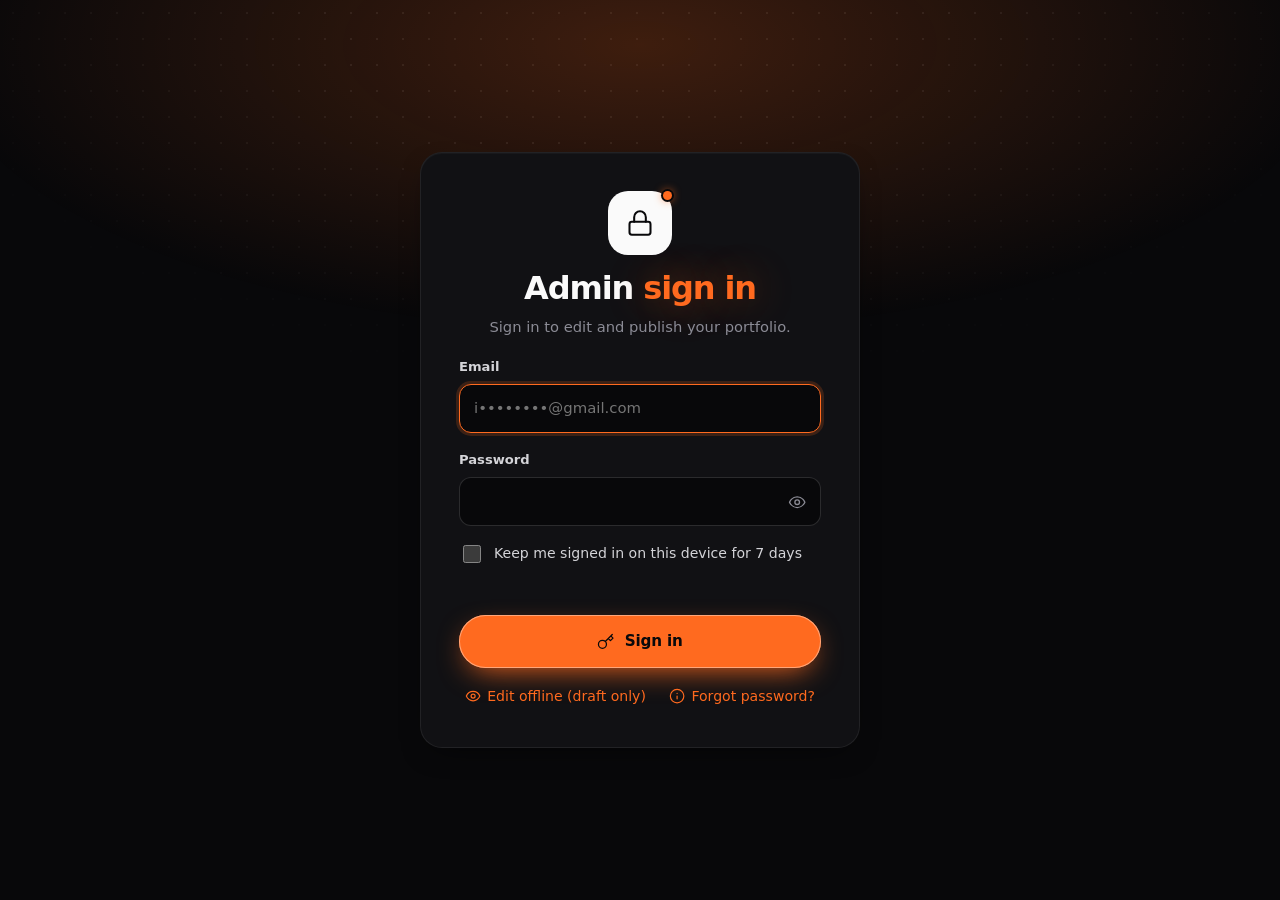
==== admin/index.html @ ead91347 "Publish site" ====
<!DOCTYPE html>
<html lang="en">
<head>
  <meta charset="UTF-8" />
  <meta name="viewport" content="width=device-width, initial-scale=1, viewport-fit=cover" />
  <meta http-equiv="Content-Security-Policy" content="default-src 'self'; script-src 'self'; style-src 'self' 'unsafe-inline' https://fonts.googleapis.com; font-src 'self' https://fonts.gstatic.com; img-src 'self' data: blob: https://avatars.githubusercontent.com; connect-src 'self' blob: data: https://api.github.com; frame-src 'self'; worker-src 'none'; object-src 'none'; base-uri 'self'; form-action 'none'" />
  <meta name="referrer" content="no-referrer" />
  <meta name="robots" content="noindex, nofollow" />
  <meta name="site-root" content="../" />
  <title>Admin · Portfolio</title>
  <meta name="theme-color" content="#0f1113" />
  <link rel="icon" href="../assets/img/favicon.svg" type="image/svg+xml" />
  <link rel="preconnect" href="https://fonts.googleapis.com" />
  <link rel="preconnect" href="https://fonts.gstatic.com" crossorigin />
  <link rel="stylesheet" href="https://fonts.googleapis.com/css2?family=Geist:wght@300..800&amp;family=Geist+Mono:wght@400..600&amp;display=swap" />
  <link rel="stylesheet" href="../assets/css/main.css?v=202610290239" />
  <link rel="stylesheet" href="admin.css?v=202610290239" />
  <script src="../assets/js/theme-init.js?v=202610290239"></script>
  <script type="module" src="admin.js?v=202610290239"></script>
</head>
<body class="admin">
  <div class="bg-orbs" aria-hidden="true"><span></span><span></span><span></span></div>

  <div id="login" class="login-screen"></div>

  <div id="appShell" class="shell" hidden>
    <aside class="sidebar glass" aria-label="Sections">
      <a class="side-brand" href="#dashboard"><span class="brand-mark">AS</span><span><b>Portfolio</b><small>Admin portal</small></span></a>
      <nav id="sidebarNav"></nav>
      <div class="user-chip" id="userChip"></div>
    </aside>
    <div class="sidebar-scrim" id="sidebarScrim"></div>
    <div class="workspace">
      <header class="topbar glass">
        <button type="button" class="icon-btn neu" id="menuToggle" aria-label="Toggle menu"><svg class="ic"><use href="#i-menu"/></svg></button>
        <h2 class="view-title" id="viewTitle"></h2>
        <span class="status-pill" id="statusPill"></span>
        <div class="top-actions">
          <a class="icon-btn neu" id="siteLink" href="../index.html" target="_blank" rel="noopener" title="Open live site" aria-label="Open live site"><svg class="ic"><use href="#i-globe"/></svg></a>
          <button type="button" class="icon-btn neu" id="themeBtn" title="Toggle theme" aria-label="Toggle theme"><svg class="ic"><use href="#i-moon"/></svg></button>
          <button type="button" class="icon-btn neu" id="lockBtn" title="Lock" aria-label="Lock editor"><svg class="ic"><use href="#i-lock"/></svg></button>
          <button type="button" class="btn btn-neu sm" id="previewBtn"><svg class="ic"><use href="#i-eye"/></svg><span>Preview</span></button>
          <button type="button" class="btn btn-primary sm" id="publishBtn"><svg class="ic"><use href="#i-upload"/></svg><span>Publish</span></button>
        </div>
      </header>
      <main id="view" class="view-wrap" tabindex="-1"></main>
    </div>
  </div>

  <div class="toast glass" id="toast" role="status" aria-live="polite"></div>
</body>
</html>
---- assets/css/main.css ----
/* =========================================================
   Portfolio: modern, dark-first design system
   Type: Geist + Geist Mono. Accents: --a1 (primary), --a2 (secondary), --a3 (highlight).
   Every colour is a variable so the admin portal can recolour the whole site.
   ========================================================= */

@view-transition { navigation: auto; }

:root {
  --a1: #ff6a1f;
  --a2: #3dd6a3;
  --a3: #ffd23f;

  --font-display: "Geist", "Inter", "Segoe UI", system-ui, sans-serif;
  --font-body: "Geist", "Inter", "Segoe UI", system-ui, -apple-system, sans-serif;
  --font-mono: "Geist Mono", ui-monospace, "Cascadia Code", Consolas, monospace;

  --radius-sm: 10px;
  --radius: 18px;
  --radius-lg: 26px;
  --ease: cubic-bezier(.22, 1, .36, 1);
  --spring: cubic-bezier(.34, 1.56, .64, 1);
  --nav-h: 76px;

  /* Light */
  --bg: #fafafa;
  --bg-2: #f4f4f5;
  --surface: #ffffff;
  --surface-2: #f4f4f5;
  --text: #09090b;
  --text-2: #3f3f46;
  --muted: #71717a;
  --line: rgba(9, 9, 11, .08);
  --line-strong: rgba(9, 9, 11, .15);
  --dots: rgba(9, 9, 11, .09);
  --accent: color-mix(in oklab, var(--a1) 82%, #000);
  --accent-2: color-mix(in oklab, var(--a2) 70%, #000);
  --accent-3: color-mix(in oklab, var(--a3) 80%, #000);
  --on-accent: #09090b;
  --glow: color-mix(in srgb, var(--a1) 16%, transparent);
  --shadow: 0 1px 2px rgba(9, 9, 11, .04), 0 8px 24px -12px rgba(9, 9, 11, .12);
  --shadow-lift: 0 2px 4px rgba(9, 9, 11, .04), 0 24px 48px -20px rgba(9, 9, 11, .22);
  --glass: color-mix(in srgb, var(--surface) 72%, transparent);
  --trace: rgba(9, 9, 11, .06);
  --trace-pulse: var(--a1);
  color-scheme: light;
}
:root[data-theme="dark"] {
  --bg: #08080a;
  --bg-2: #0e0e11;
  --surface: #111114;
  --surface-2: #19191d;
  --text: #fafafa;
  --text-2: #d4d4d8;
  --muted: #8b8b95;
  --line: rgba(255, 255, 255, .07);
  --line-strong: rgba(255, 255, 255, .14);
  --dots: rgba(255, 255, 255, .07);
  --accent: var(--a1);
  --accent-2: var(--a2);
  --accent-3: var(--a3);
  --glow: color-mix(in srgb, var(--a1) 22%, transparent);
  --shadow: 0 1px 0 rgba(255, 255, 255, .03) inset, 0 10px 30px -14px rgba(0, 0, 0, .8);
  --shadow-lift: 0 1px 0 rgba(255, 255, 255, .05) inset, 0 30px 60px -24px rgba(0, 0, 0, .9);
  --glass: color-mix(in srgb, var(--surface) 62%, transparent);
  --trace: rgba(255, 255, 255, .045);
  color-scheme: dark;
}
:root { --grad: var(--a1); --neu-in: inset 0 1px 2px rgba(0,0,0,.06); --neu-sm: var(--shadow); --neu: var(--shadow); --glass-border: var(--line); --glass-strong: var(--surface); --glass-shadow: var(--shadow); --on-grad: var(--on-accent); }

/* ---------- Base ---------- */
*, *::before, *::after { box-sizing: border-box; }
[hidden] { display: none !important; }
html { scroll-behavior: smooth; scroll-padding-top: calc(var(--nav-h) + 16px); -webkit-text-size-adjust: 100%; }
body {
  margin: 0; font-family: var(--font-body); font-size: 16px; line-height: 1.65; color: var(--text); background: var(--bg);
  overflow-x: hidden; -webkit-font-smoothing: antialiased; min-height: 100vh; display: flex; flex-direction: column;
}
/* Dot grid that fades out, plus a soft accent glow at the top of every page */
body::before { content: ""; position: fixed; inset: 0; z-index: -3; pointer-events: none;
  background-image: radial-gradient(var(--dots) 1px, transparent 1px); background-size: 26px 26px;
  -webkit-mask-image: radial-gradient(ellipse 80% 60% at 50% 0%, #000 30%, transparent 75%); mask-image: radial-gradient(ellipse 80% 60% at 50% 0%, #000 30%, transparent 75%); }
body::after { content: ""; position: fixed; left: 50%; top: -30vh; width: 120vw; height: 70vh; transform: translateX(-50%); z-index: -3; pointer-events: none;
  background: radial-gradient(ellipse at center, var(--glow), transparent 65%); }
body.modal-open { overflow: hidden; }
main { flex: 1; }
main:focus { outline: none; }
.hero, .page-hero, .contact-hero, .section, .marquee, .footer { overflow-x: clip; }
img { max-width: 100%; display: block; }
a { color: inherit; text-decoration: none; }
button { font: inherit; color: inherit; cursor: pointer; border: 0; background: none; }
h1, h2, h3, h4 { font-family: var(--font-display); font-weight: 600; line-height: 1.08; margin: 0; letter-spacing: -.035em; }
h3, h4 { letter-spacing: -.02em; }
p { margin: 0 0 1em; }
::selection { background: var(--a1); color: var(--on-accent); }
:focus-visible { outline: 2px solid var(--a1); outline-offset: 3px; border-radius: 8px; }
.skip-link { position: fixed; left: 16px; top: -60px; z-index: 2000; padding: 10px 16px; border-radius: 999px; background: var(--text); color: var(--bg); font-weight: 600; transition: top .2s; }
.skip-link:focus { top: 16px; }
noscript p { padding: 120px 24px; text-align: center; }
.ic { width: 1.15em; height: 1.15em; fill: none; stroke: currentColor; stroke-width: 1.75; stroke-linecap: round; stroke-linejoin: round; flex-shrink: 0; vertical-align: -0.2em; }
symbol .fill { fill: currentColor; stroke: none; }
.container { width: min(1200px, 100%); margin-inline: auto; padding-inline: clamp(16px, 4vw, 32px); }

/* Uploaded image icons */
img.ic-img { object-fit: contain; border-radius: 4px; vertical-align: -0.2em; }
.mc-icon img.ic-img, .c-icon img.ic-img, .big-ic img.ic-img, .pub-num img.ic-img, .ri img.ic-img, .tl-node img.ic-img { border-radius: 6px; }
.section-logo { display: block; width: 64px; height: 64px; object-fit: contain; margin: 0 auto 16px; border-radius: 16px; padding: 8px; background: var(--surface); border: 1px solid var(--line); box-shadow: var(--shadow); }
.section-head.left .section-logo, .page-hero .section-logo { margin-left: 0; }

/* Accent word in headings (class name kept for compatibility) */
.grad-text { color: var(--accent); }
:root[data-theme="dark"] .grad-text { text-shadow: 0 0 40px color-mix(in srgb, var(--a1) 45%, transparent); }

/* ---------- Surfaces with cursor spotlight ---------- */
.glass, .neu {
  position: relative; background: var(--surface); border: 1px solid var(--line); box-shadow: var(--shadow);
  transition: box-shadow .4s var(--ease), transform .4s var(--ease), border-color .3s, background-color .3s;
}
.glass::after, .neu::after {
  content: ""; position: absolute; inset: -1px; border-radius: inherit; padding: 1px; pointer-events: none; opacity: 0; transition: opacity .35s;
  background: radial-gradient(260px circle at var(--mx, 50%) var(--my, 50%), color-mix(in srgb, var(--a1) 85%, transparent), transparent 70%);
  -webkit-mask: linear-gradient(#000 0 0) content-box, linear-gradient(#000 0 0); -webkit-mask-composite: xor; mask-composite: exclude;
}
.glass:hover::after, .neu:hover::after { opacity: 1; }
.toast, .preview-bar, .to-top { position: fixed; }
.nav.glass::after, .toast::after, .preview-bar::after { display: none; }

/* ---------- Cursor ---------- */
.cursor-glow { position: fixed; left: 0; top: 0; width: 640px; height: 640px; margin: -320px 0 0 -320px; border-radius: 50%; pointer-events: none; z-index: -1;
  background: radial-gradient(circle, color-mix(in srgb, var(--a1) 13%, transparent), transparent 62%); transform: translate(-999px, -999px); will-change: transform; }
:root:not([data-theme="dark"]) .cursor-glow { background: radial-gradient(circle, color-mix(in srgb, var(--a1) 10%, transparent), transparent 62%); }
.cursor-dot, .cursor-ring { position: fixed; left: 0; top: 0; pointer-events: none; z-index: 2600; border-radius: 50%; transform: translate(-999px, -999px); will-change: transform; }
.cursor-dot { width: 6px; height: 6px; margin: -3px 0 0 -3px; background: var(--a1); }
.cursor-ring { width: 36px; height: 36px; margin: -18px 0 0 -18px; border: 1.5px solid color-mix(in srgb, var(--a1) 60%, transparent); transition: width .3s var(--ease), height .3s var(--ease), margin .3s var(--ease), background-color .3s, border-color .3s; }
.cursor-ring.hover { width: 56px; height: 56px; margin: -28px 0 0 -28px; background: color-mix(in srgb, var(--a1) 10%, transparent); border-color: var(--a1); }
.cursor-ring.down { width: 26px; height: 26px; margin: -13px 0 0 -13px; }
@media (hover: none), (pointer: coarse) { .cursor-glow, .cursor-dot, .cursor-ring { display: none; } }

/* ---------- Background canvas ---------- */
.bg-canvas { position: fixed; inset: 0; width: 100%; height: 100%; z-index: -2; pointer-events: none; opacity: .9; }
.bg-orbs { display: none; }

/* ---------- Preloader: interactive dot field + progress ring ---------- */
.preloader { position: fixed; inset: 0; z-index: 9999; display: grid; place-content: center; justify-items: center; gap: 22px; background: var(--bg); color: var(--text); cursor: crosshair; --iris: 0px;
  -webkit-mask: radial-gradient(circle at 50% 50%, transparent var(--iris), #000 calc(var(--iris) + 1px)); mask: radial-gradient(circle at 50% 50%, transparent var(--iris), #000 calc(var(--iris) + 1px)); }
.preloader.skip { display: none; }
.pl-field { position: absolute; inset: 0; }
.pl-core { position: relative; width: 132px; height: 132px; display: grid; place-items: center; }
.pl-ring { position: absolute; inset: 0; width: 100%; height: 100%; transform: rotate(-90deg); overflow: visible; }
.pl-track { fill: none; stroke: var(--line-strong); stroke-width: 2; }
.pl-prog { fill: none; stroke: var(--a1); stroke-width: 3.5; stroke-linecap: round; stroke-dasharray: 100; stroke-dashoffset: 100; filter: drop-shadow(0 0 8px var(--a1)); }
.pl-mark { position: relative; width: 84px; height: 84px; border-radius: 50%; display: grid; place-items: center; background: var(--text); color: var(--bg); font: 600 1.25rem var(--font-mono); letter-spacing: .02em; box-shadow: 0 0 0 8px color-mix(in srgb, var(--a1) 14%, transparent), 0 20px 60px -10px var(--a1); animation: plPulse 1.6s ease-in-out infinite; }
.preloader.locked .pl-mark { animation: plPop .5s var(--spring) forwards; }
@keyframes plPulse { 50% { box-shadow: 0 0 0 16px color-mix(in srgb, var(--a1) 6%, transparent), 0 20px 70px -10px var(--a1); } }
@keyframes plPop { to { transform: scale(1.15); background: var(--a1); color: var(--on-accent); } }
.pl-meta { position: relative; display: flex; gap: 14px; align-items: baseline; font: 500 .9rem var(--font-body); letter-spacing: -.01em; }
.pl-meta b { font: 500 .85rem var(--font-mono); color: var(--a1); min-width: 3.5ch; }
.pl-hint { position: relative; margin: 0; font: 400 .74rem var(--font-mono); color: var(--muted); letter-spacing: .06em; }
body:not(.ready) #main { opacity: 0; }
#main { transition: opacity .5s var(--ease); }
.scroll-progress { position: fixed; top: 0; left: 0; height: 2px; width: 100%; z-index: 1001; background: linear-gradient(90deg, var(--a1), var(--a3)); transform-origin: 0 50%; transform: scaleX(0); box-shadow: 0 0 12px var(--a1); }

/* ---------- Navigation: brand, floating link pill, actions ---------- */
.nav-wrap { position: fixed; inset-inline: 0; top: 0; z-index: 1000; padding: calc(env(safe-area-inset-top, 0px) + 16px) clamp(16px, 4vw, 32px) 0; transition: transform .45s var(--ease); view-transition-name: site-nav; pointer-events: none; }
.nav-wrap > * { pointer-events: auto; }
.nav-wrap.hidden { transform: translateY(-140%); }
.nav { max-width: 1200px; margin: 0 auto; display: grid; grid-template-columns: 1fr auto 1fr; align-items: center; gap: 12px; pointer-events: none; }
.nav > * { pointer-events: auto; }
.brand { justify-self: start; display: inline-flex; align-items: center; gap: 10px; padding: 5px 14px 5px 5px; border-radius: 999px; font-weight: 600; font-size: 1.02rem; letter-spacing: -.02em; border: 1px solid transparent; transition: background-color .35s, border-color .35s, backdrop-filter .35s; }
.nav-wrap.scrolled .brand { background: var(--glass); border-color: var(--line); backdrop-filter: blur(16px); -webkit-backdrop-filter: blur(16px); }
.brand-mark { width: 36px; height: 36px; border-radius: 50%; display: grid; place-items: center; background: var(--text); color: var(--bg); font: 600 .76rem var(--font-mono); letter-spacing: .02em; position: relative; transition: transform .6s var(--spring); }
.brand-mark::after { content: ""; position: absolute; right: 0; top: 0; width: 9px; height: 9px; border-radius: 50%; background: var(--a1); box-shadow: 0 0 0 2px var(--bg), 0 0 10px var(--a1); }
.brand:hover .brand-mark { transform: rotate(-12deg) scale(1.06); }
.brand-name .dot { color: var(--a1); }
.nav-links { justify-self: center; display: flex; gap: 2px; list-style: none; margin: 0; padding: 5px; position: relative; border-radius: 999px; background: var(--glass); border: 1px solid var(--line); backdrop-filter: blur(18px) saturate(160%); -webkit-backdrop-filter: blur(18px) saturate(160%); box-shadow: var(--shadow); }
.nav-links li { position: relative; z-index: 1; }
.nav-links a { display: flex; align-items: center; gap: 7px; padding: 7px 14px; border-radius: 999px; font-size: .88rem; font-weight: 500; color: var(--muted); transition: color .25s; position: relative; white-space: nowrap; }
.nav-links a .ic { display: none; }
.nav-links a:hover, .nav-links a.active { color: var(--text); }
.nav-links a.active::before { content: ""; width: 6px; height: 6px; border-radius: 50%; background: var(--a1); box-shadow: 0 0 8px var(--a1); }
.nav-indicator { position: absolute; z-index: 0; left: 0; top: 5px; bottom: 5px; width: 0; border-radius: 999px; background: var(--surface-2); box-shadow: inset 0 0 0 1px var(--line); transition: transform .5s var(--spring), width .5s var(--spring), opacity .25s; pointer-events: none; }
.nav-actions { justify-self: end; display: flex; gap: 6px; align-items: center; }
.icon-btn { width: 42px; height: 42px; border-radius: 50%; display: grid; place-items: center; position: relative; border: 1px solid var(--line); background: var(--glass); backdrop-filter: blur(16px); -webkit-backdrop-filter: blur(16px); color: var(--text-2); flex-shrink: 0; transition: color .2s, border-color .2s, transform .4s var(--spring), background-color .2s; }
.icon-btn::after { display: none; }
.icon-btn:hover { color: var(--a1); border-color: color-mix(in srgb, var(--a1) 45%, transparent); transform: rotate(-14deg) scale(1.05); }
.nav-actions .icon-btn .ic { position: absolute; transition: transform .5s var(--ease), opacity .35s; }
[data-theme="dark"] .ic-sun, :root:not([data-theme="dark"]) .ic-moon { transform: rotate(-90deg) scale(0); opacity: 0; }
.menu-btn { display: none; }
.menu-btn:hover { transform: none; }
.menu-btn .ic-close { opacity: 0; transform: rotate(-90deg); }
.menu-btn[aria-expanded="true"] .ic-close { opacity: 1; transform: none; }
.menu-btn[aria-expanded="true"] .ic-menu { opacity: 0; transform: rotate(90deg); }

/* ---------- Buttons ---------- */
.btn { position: relative; display: inline-flex; align-items: center; justify-content: center; gap: 10px; padding: 14px 24px; border-radius: 999px; font-weight: 600; font-size: .95rem; letter-spacing: -.01em; overflow: hidden; isolation: isolate; transition: transform .35s var(--spring), box-shadow .3s, background-color .2s, color .2s, border-color .2s; will-change: transform; }
.btn-primary { color: var(--on-accent); background: var(--a1); box-shadow: 0 0 0 1px color-mix(in srgb, var(--a1) 60%, #fff) inset, 0 10px 30px -10px var(--a1); }
.btn-primary::before { content: ""; position: absolute; inset: 0; z-index: -1; background: linear-gradient(110deg, transparent 30%, rgba(255,255,255,.45) 50%, transparent 70%); transform: translateX(-120%); transition: transform .8s var(--ease); }
.btn-primary:hover::before { transform: translateX(120%); }
.btn-primary:hover { box-shadow: 0 0 0 1px color-mix(in srgb, var(--a1) 60%, #fff) inset, 0 16px 44px -10px var(--a1); }
.btn-primary:active { transform: scale(.97); }
.btn-neu { color: var(--text); background: var(--surface); border: 1px solid var(--line-strong); }
.btn-neu:hover { background: var(--surface-2); border-color: color-mix(in srgb, var(--a1) 50%, var(--line-strong)); }
.btn-neu:active { transform: scale(.97); }
.btn .ic { transition: transform .35s var(--spring); }
.btn:hover .ic { transform: translateX(2px) rotate(-8deg); }
.btn-block { width: 100%; }
.btn:disabled { opacity: .6; cursor: progress; }
.btn.loading .ic { animation: spin 1s linear infinite; }
.spark { position: fixed; z-index: 3000; width: 5px; height: 5px; border-radius: 50%; background: var(--a3); pointer-events: none; box-shadow: 0 0 8px var(--a1); }
.link-arrow { display: inline-flex; align-items: center; gap: 8px; font-weight: 600; color: var(--text); padding: 10px 18px; border-radius: 999px; border: 1px solid var(--line-strong); background: var(--surface); transition: gap .3s var(--ease), border-color .2s, color .2s; }
.link-arrow:hover { gap: 14px; border-color: var(--a1); color: var(--a1); }
.link-arrow.sm { font-size: .82rem; padding: 6px 12px; }
.center-link { display: flex; justify-content: center; margin-top: 40px; }

/* ---------- Section heads ---------- */
.section { padding-block: clamp(64px, 9vw, 120px); position: relative; }
.section.tight { padding-top: clamp(16px, 3vw, 36px); }
.section-head { max-width: 760px; margin: 0 auto clamp(36px, 5vw, 56px); text-align: center; }
.section-head.left { text-align: left; margin-inline: 0; }
.eyebrow { display: inline-flex; align-items: center; gap: 10px; padding: 6px 14px 6px 6px; border-radius: 999px; font: 500 .75rem var(--font-mono); text-transform: uppercase; letter-spacing: .1em; color: var(--text-2); border: 1px solid var(--line-strong); background: var(--glass); backdrop-filter: blur(8px); margin-bottom: 18px; }
.eyebrow .num { display: grid; place-items: center; min-width: 26px; height: 22px; padding: 0 6px; border-radius: 999px; background: var(--a1); color: var(--on-accent); font-weight: 600; letter-spacing: 0; }
.eyebrow .rule, .eyebrow .ic { display: none; }
.section-head h2, .section-head h1 { font-size: clamp(2.1rem, 5vw, 3.6rem); }
.lead { color: var(--muted); margin: 16px auto 0; font-size: 1.08rem; max-width: 60ch; }
.section-head.left .lead { margin-left: 0; }

/* ---------- Hero ---------- */
.hero { min-height: 100svh; display: flex; flex-direction: column; justify-content: center; padding-top: calc(var(--nav-h) + 40px); padding-bottom: 40px; position: relative; }
.hero-grid { display: grid; grid-template-columns: 1.15fr .85fr; gap: clamp(24px, 5vw, 64px); align-items: center; }
.pill { display: inline-flex; align-items: center; gap: 10px; padding: 7px 14px 7px 10px; border-radius: 999px; font-size: .84rem; font-weight: 500; color: var(--text-2); margin-bottom: 26px; border: 1px solid var(--line-strong); background: var(--glass); backdrop-filter: blur(10px); }
.live-dot { position: relative; width: 8px; height: 8px; border-radius: 50%; background: #22c55e; flex-shrink: 0; }
.live-dot::after { content: ""; position: absolute; inset: 0; border-radius: 50%; background: #22c55e; animation: ping 1.8s cubic-bezier(0, 0, .2, 1) infinite; }
@keyframes ping { 75%, 100% { transform: scale(2.6); opacity: 0; } }
.hero-title { display: flex; flex-direction: column; gap: 10px; }
.hero-title .hello { font: 500 1rem var(--font-mono); color: var(--muted); }
.hero-title .name { font-size: clamp(3.2rem, 8.4vw, 6.8rem); font-weight: 650; letter-spacing: -.055em; line-height: .92; }
.hero-title .prefix { display: block; width: max-content; font: 500 .78rem var(--font-mono); letter-spacing: .1em; text-transform: uppercase; color: var(--a1); border: 1px solid color-mix(in srgb, var(--a1) 40%, transparent); background: color-mix(in srgb, var(--a1) 8%, transparent); padding: 4px 10px; border-radius: 999px; margin: 0 0 16px; }
@media (max-width: 960px) { .hero-title .prefix { margin-inline: auto; } }
.hero-title .ch { display: inline-block; opacity: 0; transform: translateY(.5em) rotate(6deg); filter: blur(8px); }
.in .ch { animation: chIn .9s var(--ease) forwards; animation-delay: calc(.2s + var(--i) * 35ms); }
@keyframes chIn { to { opacity: 1; transform: none; filter: none; } }
.hero-role { display: flex; align-items: center; gap: 10px; margin: 24px 0 16px; font: 500 clamp(1rem, 2vw, 1.15rem) var(--font-mono); color: var(--text-2); min-height: 1.8em; }
.hero-role .prompt { color: var(--a1); }
.hero-role .ic { display: none; }
.caret { width: 2px; height: 1.25em; background: var(--a1); box-shadow: 0 0 8px var(--a1); animation: blink 1s steps(1) infinite; }
@keyframes blink { 50% { opacity: 0; } }
.hero-sub { font-size: 1.1rem; color: var(--muted); max-width: 54ch; }
.hero-cta { display: flex; flex-wrap: wrap; gap: 12px; margin: 32px 0 28px; }
.hero-social { display: flex; gap: 8px; flex-wrap: wrap; }
.social { width: 46px; height: 46px; border-radius: 50%; display: grid; place-items: center; position: relative; color: var(--muted); border: 1px solid var(--line); background: var(--surface); transition: color .2s, transform .4s var(--spring), border-color .2s, box-shadow .3s; }
.social .ic { width: 19px; height: 19px; }
.social:hover { color: var(--a1); border-color: color-mix(in srgb, var(--a1) 50%, transparent); transform: translateY(-4px) scale(1.06); box-shadow: 0 10px 24px -10px var(--a1); }
[data-tip] { position: relative; }
[data-tip]::after { content: attr(data-tip); position: absolute; bottom: calc(100% + 10px); left: 50%; transform: translate(-50%, 6px) scale(.95); padding: 5px 10px; border-radius: 999px; white-space: nowrap; font: 500 .72rem var(--font-body); background: var(--text); color: var(--bg); opacity: 0; pointer-events: none; transition: opacity .2s, transform .3s var(--spring); z-index: 10; }
[data-tip]:hover::after { opacity: 1; transform: translate(-50%, 0) scale(1); }

/* Portrait: 3D pop-out. The body sits inside the disc, the head breaks out over the top edge. */
.hero-visual { display: flex; justify-content: center; }
.hero .hero-visual { translate: 0 calc(var(--sy, 0) * .12px); }
.hero .hero-copy { translate: 0 calc(var(--sy, 0) * .05px); opacity: calc(1 - var(--sy, 0) / 1100); }
.portrait-stage { position: relative; width: min(450px, 86vw); aspect-ratio: 1 / 1.12; max-width: 100%; transition: transform .6s var(--ease); transform-style: preserve-3d; --px: 0px; --py: 0px; }
.disc-floor { position: absolute; left: 14%; right: 14%; bottom: -5%; height: 10%; border-radius: 50%; background: radial-gradient(ellipse, rgba(0,0,0,.45), transparent 70%); filter: blur(6px); }
.morph-blob, .morph-blob.disc { position: absolute; inset: 16% 7% 2% 7%; border-radius: 50%; overflow: hidden; isolation: isolate;
  background: radial-gradient(circle at 32% 26%, color-mix(in srgb, var(--a1) 55%, #fff) 0%, var(--a1) 38%, color-mix(in oklab, var(--a1) 55%, #000) 100%);
  box-shadow: 0 0 110px -24px var(--a1), 0 40px 60px -30px rgba(0,0,0,.6); animation: none; }
.disc-shine { position: absolute; inset: 0; border-radius: 50%; pointer-events: none; z-index: 2; box-shadow: inset 0 2px 1px rgba(255,255,255,.25), inset 0 0 0 1px rgba(255,255,255,.12); }
.portrait-in { position: absolute; max-width: none; z-index: 1; translate: var(--px) var(--py); transition: translate .5s var(--ease); }
.morph-blob.blob-2 { inset: 11% 2% -3% 2%; overflow: visible; background: conic-gradient(from 0deg, transparent 0 60%, var(--a1) 80%, var(--a3) 90%, transparent 100%); box-shadow: none; -webkit-mask: radial-gradient(farthest-side, transparent calc(100% - 2px), #000 calc(100% - 1.5px)); mask: radial-gradient(farthest-side, transparent calc(100% - 2px), #000 calc(100% - 1.5px)); animation: spin 6s linear infinite; opacity: .9; }
.orbit-ring { position: absolute; inset: 4%; width: 92%; height: auto; overflow: visible; animation: spin 90s linear infinite reverse; }
.orbit-ring circle { fill: none; stroke: var(--line-strong); stroke-width: 1; }
.orbit-ring .dashed { stroke: color-mix(in srgb, var(--a1) 40%, transparent); stroke-dasharray: 2 10; }
@keyframes spin { to { transform: rotate(360deg); } }
@keyframes breathe { 50% { opacity: .55; transform: scale(1.06); } }
.portrait { position: absolute; left: 4%; bottom: 0; width: 92%; height: auto; z-index: 3; translate: var(--px) var(--py); transition: translate .5s var(--ease); filter: drop-shadow(0 18px 24px rgba(0,0,0,.35)); }
.portrait, .portrait-in { animation: portraitIn 1.1s var(--ease) both .2s; }
.portrait-stage:not(.laid) .portrait, .portrait-stage:not(.laid) .portrait-in { visibility: hidden; }
@keyframes portraitIn { from { opacity: 0; filter: blur(12px); } }
.chip-float { position: absolute; z-index: 3; display: inline-flex; align-items: center; gap: 8px; padding: 6px 12px 6px 6px; border-radius: 999px; font-size: .78rem; font-weight: 500; white-space: nowrap; color: var(--text); background: var(--glass); border: 1px solid var(--line-strong); backdrop-filter: blur(14px); -webkit-backdrop-filter: blur(14px); box-shadow: var(--shadow-lift); animation: annoIn .8s var(--spring) both, bob 6s ease-in-out infinite; }
.chip-float .pad { width: 26px; height: 26px; border-radius: 50%; display: grid; place-items: center; background: color-mix(in srgb, var(--a1) 16%, transparent); color: var(--a1); }
.chip-float .pad .ic { width: 14px; height: 14px; }
.chip-float .lead-line { display: none; }
.chip-float.c1 { top: 14%; left: -8%; animation-delay: .7s, 0s; }
.chip-float.c2 { top: 4%; right: 0; animation-delay: .85s, -1.5s; }
.chip-float.c3 { top: 52%; right: -10%; animation-delay: 1s, -3s; }
.chip-float.c4 { top: 64%; left: -12%; animation-delay: 1.15s, -4.5s; }
@keyframes annoIn { from { opacity: 0; transform: scale(.6); } }
@keyframes bob { 0%, 100% { translate: 0 0; } 50% { translate: 0 -10px; } }
.badge-float { position: absolute; z-index: 4; display: flex; align-items: center; gap: 10px; padding: 9px 16px 9px 9px; border-radius: 999px; background: var(--glass); border: 1px solid var(--line-strong); backdrop-filter: blur(14px); box-shadow: var(--shadow-lift); animation: bob 7s ease-in-out infinite; }
.badge-float > .ic { width: 30px; height: 30px; padding: 7px; border-radius: 50%; background: var(--a1); color: var(--on-accent); }
.badge-float strong { display: block; font-size: 1rem; line-height: 1.1; }
.badge-float small { color: var(--muted); font-size: .72rem; }
.badge-float.b1 { bottom: 14%; left: -6%; }
.badge-float.b2 { bottom: 3%; right: -4%; animation-delay: -3s; }

/* Stats: bento cards */
.stats { display: grid; grid-template-columns: repeat(auto-fit, minmax(200px, 1fr)); gap: 12px; margin-top: clamp(40px, 6vw, 72px); }
.stat { padding: 22px; border-radius: var(--radius); display: grid; gap: 4px; overflow: hidden; }
.stat > .ic { position: absolute; right: 18px; top: 18px; width: 22px; height: 22px; color: var(--muted); transition: color .3s, transform .5s var(--spring); }
.stat:hover > .ic { color: var(--a1); transform: rotate(-12deg) scale(1.2); }
.stat b { display: block; font: 650 2.6rem/1 var(--font-display); letter-spacing: -.05em; font-variant-numeric: tabular-nums; }
.stat span { display: block; font-size: .88rem; color: var(--muted); }
.stat:hover { transform: translateY(-4px); box-shadow: var(--shadow-lift); }
.scroll-cue { display: none; }

/* Marquee */
.marquee { overflow: hidden; padding: 22px 0; border-block: 1px solid var(--line); -webkit-mask-image: linear-gradient(90deg, transparent, #000 12%, #000 88%, transparent); mask-image: linear-gradient(90deg, transparent, #000 12%, #000 88%, transparent); }
.marquee-track { display: flex; gap: 48px; width: max-content; animation: marquee 45s linear infinite; }
.marquee-track.js { animation: none; will-change: transform; }
.marquee:hover .marquee-track { animation-play-state: paused; }
.mq-item { display: inline-flex; align-items: center; gap: 12px; font-size: 1.15rem; font-weight: 500; letter-spacing: -.02em; color: var(--muted); white-space: nowrap; transition: color .2s; }
.mq-item:hover { color: var(--text); }
.mq-item .ic { width: 20px; height: 20px; color: var(--a1); }
@keyframes marquee { to { transform: translateX(-50%); } }

/* Page hero */
.page-hero { padding: calc(var(--nav-h) + clamp(56px, 9vw, 110px)) 0 clamp(24px, 4vw, 48px); }
.page-hero-inner { display: grid; grid-template-columns: 1fr auto; gap: 40px; align-items: end; }
.page-hero h1 { font-size: clamp(2.8rem, 7.6vw, 5.8rem); letter-spacing: -.055em; line-height: .95; }
.page-hero .lead { margin-left: 0; }
.crumbs { display: flex; align-items: center; gap: 8px; font-size: .85rem; color: var(--muted); margin-bottom: 20px; }
.crumbs a { display: inline-flex; align-items: center; gap: 6px; transition: color .2s; }
.crumbs a .ic { width: 14px; height: 14px; }
.crumbs a:hover { color: var(--a1); }
.crumbs > .ic { width: 14px; height: 14px; opacity: .5; }
.page-hero-art { position: relative; display: grid; place-items: end; }
.page-num { font: 700 clamp(6rem, 14vw, 11rem)/.8 var(--font-display); letter-spacing: -.07em; color: transparent; -webkit-text-stroke: 1.5px var(--line-strong); user-select: none; }
.page-num span { -webkit-text-stroke: 0; color: var(--a1); text-shadow: 0 0 60px color-mix(in srgb, var(--a1) 60%, transparent); }
.morph-blob.small, .ph-icon { display: none; }

/* About */
.about-grid { display: grid; grid-template-columns: .85fr 1.15fr; gap: clamp(24px, 4vw, 56px); align-items: center; }
.about-photo { display: flex; justify-content: center; }
.about-photo .portrait-stage { width: min(390px, 80vw); }
.about-text { padding: clamp(24px, 4vw, 38px); border-radius: var(--radius-lg); color: var(--text-2); font-size: 1.05rem; }
.about-tags { display: flex; flex-wrap: wrap; gap: 8px; margin-top: 22px; }
.tag { display: inline-flex; align-items: center; gap: 7px; padding: 7px 13px; border-radius: 999px; font-size: .84rem; border: 1px solid var(--line); background: var(--surface-2); color: var(--text-2); }
.tag .ic { color: var(--a1); width: 15px; height: 15px; }
.langs { display: grid; gap: 14px; margin-top: 24px; }
.lang-top { display: flex; align-items: center; gap: 10px; margin-bottom: 8px; }
.lang-top > span { display: inline-flex; align-items: center; gap: 8px; color: var(--text); }
.lang-top .ic { color: var(--a1); }
.lang-top small { color: var(--muted); margin-left: auto; font-size: .8rem; }
.focus-grid { display: grid; grid-template-columns: repeat(auto-fit, minmax(240px, 1fr)); gap: 14px; }
.mini-card { padding: 26px; border-radius: var(--radius-lg); }
.mini-card h3 { font-size: 1.12rem; margin: 20px 0 8px; }
.mini-card p { font-size: .94rem; color: var(--muted); margin: 0; }
.mc-icon { width: 46px; height: 46px; border-radius: 14px; display: grid; place-items: center; background: color-mix(in srgb, var(--a1) 12%, transparent); color: var(--a1); border: 1px solid color-mix(in srgb, var(--a1) 22%, transparent); transition: transform .5s var(--spring), background-color .3s, color .3s, box-shadow .3s; flex-shrink: 0; }
.mc-icon .ic { width: 22px; height: 22px; }
.mini-card:hover .mc-icon, .skill-card:hover .mc-icon, .skill-card.open .mc-icon, .award:hover .mc-icon, .cert:hover .mc-icon, .talk:hover .mc-icon { background: var(--a1); color: var(--on-accent); transform: rotate(-10deg) scale(1.08); box-shadow: 0 10px 24px -8px var(--a1); }
.mini-card:hover, .skill-card:hover, .award:hover, .cert:hover, .talk:hover, .tl-card:hover, .c-tile:hover, .lead-col:hover { box-shadow: var(--shadow-lift); }
.tilt { transform-style: preserve-3d; }

/* Chips */
.chips { display: flex; flex-wrap: wrap; gap: 6px; }
.chips span { font-size: .76rem; font-weight: 500; padding: 4px 10px; border-radius: 999px; background: var(--surface-2); color: var(--text-2); border: 1px solid var(--line); }
.chips.accent span { color: var(--a1); background: color-mix(in srgb, var(--a1) 10%, transparent); border-color: transparent; }

/* Skills */
.skills-grid { display: grid; grid-template-columns: repeat(3, 1fr); gap: 14px; }
.skill-card { padding: 26px; border-radius: var(--radius-lg); overflow: hidden; }
.skill-top { display: flex; align-items: center; gap: 14px; margin-bottom: 14px; padding-right: 30px; }
.skill-top h3 { font-size: 1.06rem; }
.skill-top small { display: block; color: var(--muted); font: 400 .76rem var(--font-mono); }
.skill-card p { color: var(--muted); font-size: .93rem; margin-bottom: 16px; }
.chips.tools span { transition: border-color .3s calc(var(--i, 0) * 25ms), color .3s calc(var(--i, 0) * 25ms), transform .4s var(--spring) calc(var(--i, 0) * 25ms); }
.skill-card:hover .chips.tools span, .skill-card.open .chips.tools span { border-color: color-mix(in srgb, var(--a1) 45%, transparent); color: var(--text); transform: translateY(-2px); }

/* Proof button */
.proof-btn { display: inline-flex; align-items: center; gap: 6px; padding: 5px 11px; border-radius: 999px; font-size: .76rem; font-weight: 600; color: var(--a1); border: 1px solid color-mix(in srgb, var(--a1) 35%, transparent); background: color-mix(in srgb, var(--a1) 10%, transparent); transition: background-color .2s, transform .3s var(--spring); }
.proof-btn:hover { background: color-mix(in srgb, var(--a1) 20%, transparent); transform: scale(1.06); }
.proof-btn .ic { width: 14px; height: 14px; }
.mini-card > .proof-btn, .skill-card > .proof-btn, .award > .proof-btn { position: absolute; top: 16px; right: 16px; z-index: 2; }
.award > .proof-btn { top: auto; bottom: 16px; }

/* Timeline */
.timeline { list-style: none; margin: 0 auto; padding: 0 0 0 34px; position: relative; max-width: 880px; }
.timeline::before { content: ""; position: absolute; left: 12px; top: 10px; bottom: 10px; width: 2px; border-radius: 2px; background: linear-gradient(var(--a1), color-mix(in srgb, var(--a1) 20%, transparent) 60%, transparent); }
.tl-item { position: relative; padding-left: 26px; margin-bottom: 18px; }
.tl-node { position: absolute; left: -34px; top: 24px; width: 26px; height: 26px; border-radius: 50%; display: grid; place-items: center; background: var(--bg); color: var(--a1); border: 2px solid var(--a1); box-shadow: 0 0 0 4px var(--bg), 0 0 18px -2px var(--a1); }
.tl-item.in .tl-node { animation: nodePop .6s var(--spring) both; }
@keyframes nodePop { from { transform: scale(0); } }
.tl-node .ic { width: 12px; height: 12px; }
.tl-card { padding: 24px 26px; border-radius: var(--radius-lg); }
.tl-meta { display: flex; flex-wrap: wrap; gap: 10px; align-items: center; margin-bottom: 10px; }
.chip-date { display: inline-flex; align-items: center; gap: 6px; font: 500 .76rem var(--font-mono); color: var(--muted); padding: 4px 10px; border-radius: 999px; background: var(--surface-2); }
.chip-date .ic { width: 13px; height: 13px; color: var(--a1); }
.score { font: 600 .74rem var(--font-mono); padding: 4px 10px; border-radius: 999px; color: var(--on-accent); background: var(--a1); }
.tl-card h3 { font-size: 1.18rem; }
.tl-org { color: var(--muted); font-size: .92rem; margin: 4px 0 12px; }
.tl-card ul { margin: 0; padding-left: 18px; color: var(--text-2); font-size: .95rem; }
.tl-card li { margin-bottom: 4px; }
.tl-card li::marker { color: var(--a1); }
.meter { height: 6px; border-radius: 999px; background: var(--surface-2); overflow: hidden; margin-top: 10px; }
.meter span { display: block; height: 100%; width: 0; border-radius: inherit; background: linear-gradient(90deg, var(--a1), var(--a3)); box-shadow: 0 0 12px var(--a1); transition: width 1.4s var(--ease) .3s; }
.in .meter span { width: var(--v); }

/* Certifications & talks */
.cert-grid { display: grid; grid-template-columns: repeat(auto-fill, minmax(320px, 1fr)); gap: 14px; }
.cert { display: flex; gap: 18px; padding: 24px; border-radius: var(--radius-lg); }
.cert h3 { font-size: 1.02rem; line-height: 1.35; }
.cert p { color: var(--muted); font-size: .88rem; margin: 6px 0 0; }
.cert-actions { display: flex; gap: 10px; align-items: center; flex-wrap: wrap; margin-top: 14px; }
.cert-actions:empty { display: none; }
.talks-grid { display: grid; grid-template-columns: repeat(2, 1fr); gap: 14px; }
.talk { padding: 24px; border-radius: var(--radius-lg); display: grid; grid-template-columns: auto 1fr; gap: 16px; }
.talk h3 { margin: 4px 0; font-size: 1.04rem; line-height: 1.35; }
.talk .role { font: 500 .74rem var(--font-mono); color: var(--a1); text-transform: uppercase; letter-spacing: .04em; }
.talk .role.muted { color: var(--muted); text-transform: none; letter-spacing: 0; }
.talk p { margin: 8px 0 12px; font-size: .92rem; color: var(--muted); }

/* Projects */
.filters { display: flex; flex-wrap: wrap; justify-content: center; gap: 4px; margin-bottom: 32px; padding: 6px; border-radius: 999px; width: max-content; max-width: 100%; margin-inline: auto; border: 1px solid var(--line); background: var(--glass); backdrop-filter: blur(10px); }
.filter { display: inline-flex; align-items: center; gap: 8px; padding: 8px 16px; border-radius: 999px; font-size: .88rem; font-weight: 500; color: var(--muted); transition: all .25s var(--ease); border: 0; box-shadow: none; background: none; }
.filter::after { display: none; }
.filter .ic { width: 15px; height: 15px; }
.filter .count { font: 500 .7rem var(--font-mono); opacity: .7; }
.filter:hover { color: var(--text); }
.filter.active { background: var(--text); color: var(--bg); }
.projects-grid { display: grid; grid-template-columns: repeat(auto-fill, minmax(330px, 1fr)); gap: 16px; }
.project { border-radius: var(--radius-lg); padding: 10px 10px 22px; overflow: hidden; display: flex; flex-direction: column; cursor: pointer; }
.project:hover { box-shadow: var(--shadow-lift); }
.project.hide { display: none; }
.project.pop { animation: popIn .5s var(--spring) both; }
@keyframes popIn { from { opacity: 0; transform: scale(.94) translateY(14px); } }
.project-art { height: 190px; border-radius: 14px; margin-bottom: 20px; position: relative; overflow: hidden; display: grid; place-items: center;
  background: radial-gradient(circle at 50% 120%, color-mix(in srgb, var(--a1) 35%, transparent), transparent 60%), var(--surface-2); }
.project-art .cover { position: absolute; inset: 0; width: 100%; height: 100%; object-fit: cover; transition: transform .9s var(--ease); }
.project:hover .project-art .cover { transform: scale(1.06); }
.art-bg { position: absolute; inset: 0; width: 100%; height: 100%; }
.art-bg path { fill: none; stroke: var(--line-strong); stroke-width: 1.2; }
.art-bg circle { fill: var(--a1); }
.project:hover .art-bg path { stroke: color-mix(in srgb, var(--a1) 55%, transparent); stroke-dasharray: 8 6; animation: dash 3s linear infinite; }
@keyframes dash { to { stroke-dashoffset: -140; } }
.big-ic { position: relative; z-index: 2; width: 68px; height: 68px; border-radius: 20px; display: grid; place-items: center; background: var(--glass); backdrop-filter: blur(10px); border: 1px solid var(--line-strong); color: var(--a1); box-shadow: 0 20px 40px -14px color-mix(in srgb, var(--a1) 70%, transparent); transition: transform .6s var(--spring); }
.big-ic .ic { width: 30px; height: 30px; }
.project:hover .big-ic { transform: translateY(-6px) rotate(-8deg) scale(1.06); }
.project-art:has(.cover) .big-ic { position: absolute; left: 12px; bottom: 12px; width: 46px; height: 46px; border-radius: 14px; }
.project-art:has(.cover) .big-ic .ic { width: 20px; height: 20px; }
.project-year { position: absolute; top: 12px; right: 12px; z-index: 2; font: 500 .72rem var(--font-mono); padding: 4px 10px; border-radius: 999px; background: var(--glass); backdrop-filter: blur(8px); border: 1px solid var(--line); box-shadow: none; }
.project-year::after { display: none; }
.project h3, .project .kicker, .project p, .project .chips, .project .card-foot { margin-left: 12px; margin-right: 12px; }
.project h3 { font-size: 1.35rem; margin-bottom: 4px; }
.project .kicker, .project-detail .kicker { font: 500 .8rem var(--font-mono); color: var(--a1); margin-bottom: 10px; }
.project p { color: var(--muted); font-size: .94rem; flex: 1; }
.card-foot { display: flex; align-items: center; justify-content: space-between; margin-top: 16px; padding-top: 14px; border-top: 1px solid var(--line); font-size: .86rem; font-weight: 600; }
.card-foot .more { display: inline-flex; align-items: center; gap: 6px; transition: gap .3s var(--ease), color .2s; }
.project:hover .card-foot .more { gap: 12px; color: var(--a1); }
.proof-count { display: inline-flex; align-items: center; gap: 6px; color: var(--muted); font: 500 .78rem var(--font-mono); }

/* Publications */
.pubs { display: grid; gap: 12px; max-width: 980px; margin: 0 auto; }
.pub { display: grid; grid-template-columns: auto 1fr auto; gap: 22px; align-items: start; padding: 24px; border-radius: var(--radius-lg); }
.pub:hover { transform: translateY(-3px); box-shadow: var(--shadow-lift); }
.pub-num { width: 48px; height: 48px; border-radius: 14px; display: grid; place-items: center; background: color-mix(in srgb, var(--a1) 12%, transparent); color: var(--a1); }
.pub-num .ic { width: 22px; height: 22px; }
.pub h3 { font-size: 1.12rem; font-weight: 600; line-height: 1.35; }
.pub .venue { color: var(--muted); font-size: .9rem; margin: 8px 0; }
.pub .venue .ic { display: none; }
.pub .authors { font-size: .86rem; color: var(--text-2); margin: 0 0 12px; }
.pub .authors b { color: var(--a1); font-weight: 600; }
.pub-actions { display: flex; flex-direction: column; align-items: center; gap: 10px; }
.pub-link { width: 42px; height: 42px; border-radius: 50%; display: grid; place-items: center; border: 1px solid var(--line-strong); color: var(--text-2); transition: all .4s var(--spring); }
.pub-link:hover { background: var(--a1); color: var(--on-accent); border-color: var(--a1); transform: rotate(45deg) scale(1.08); box-shadow: 0 10px 24px -8px var(--a1); }
.scholar-cta { max-width: 980px; margin: 24px auto 0; padding: 22px 26px; border-radius: var(--radius-lg); display: flex; align-items: center; gap: 18px; flex-wrap: wrap; }
.scholar-cta > div { flex: 1; min-width: 200px; }
.scholar-cta h3 { font-size: 1.08rem; }
.scholar-cta p { margin: 4px 0 0; color: var(--muted); font-size: .92rem; }
.sc-icon { width: 50px; height: 50px; border-radius: 14px; display: grid; place-items: center; background: #4285f4; color: #fff; box-shadow: 0 10px 24px -8px #4285f4; }
.sc-icon .ic { width: 24px; height: 24px; }

/* Achievements */
.awards-grid { display: grid; grid-template-columns: repeat(auto-fill, minmax(260px, 1fr)); gap: 14px; }
.award { padding: 24px 24px 56px; border-radius: var(--radius-lg); overflow: hidden; }
.award .mc-icon { margin-bottom: 16px; }
.award.gold .mc-icon { background: color-mix(in srgb, var(--a3) 18%, transparent); color: var(--accent-3); border-color: color-mix(in srgb, var(--a3) 30%, transparent); }
.award h3 { font-size: 1.02rem; margin-bottom: 6px; line-height: 1.3; }
.award p { font-size: .88rem; color: var(--muted); margin: 0; }
.award .yr { position: absolute; top: 20px; right: 20px; font: 500 .74rem var(--font-mono); color: var(--muted); }
.lead-cols { display: grid; grid-template-columns: 1fr 1fr; gap: 14px; }
.lead-cols.single { grid-template-columns: minmax(0, 760px); justify-content: center; }
.lead-col { padding: 26px; border-radius: var(--radius-lg); }
.lead-col h3 { display: flex; align-items: center; gap: 10px; font-size: 1.2rem; margin-bottom: 14px; }
.lead-col h3 .ic { color: var(--a1); }
.role-list { list-style: none; margin: 0; padding: 0; display: grid; gap: 2px; }
.role-list li { display: grid; grid-template-columns: auto 1fr auto; gap: 12px; align-items: start; padding: 12px 10px; border-radius: 12px; transition: background-color .2s, transform .3s var(--ease); }
.role-list li:hover { background: var(--surface-2); transform: translateX(4px); }
.role-list .ri { width: 30px; height: 30px; border-radius: 10px; display: grid; place-items: center; background: color-mix(in srgb, var(--a1) 12%, transparent); color: var(--a1); margin-top: 2px; }
.role-list .ri .ic { width: 15px; height: 15px; }
.role-list strong { display: block; font-size: .96rem; font-weight: 600; }
.role-list span { display: block; font-size: .86rem; color: var(--muted); }
.role-list em { font-style: normal; font: 500 .72rem var(--font-mono); color: var(--a1); }

/* CTA band */
.cta-band { overflow: hidden; border-radius: var(--radius-lg); padding: clamp(32px, 6vw, 64px); display: grid; grid-template-columns: 1.4fr auto; gap: 28px; align-items: center; }
.cta-blob { position: absolute; inset: auto -100px -160px auto !important; width: 420px; height: 420px; border-radius: 50% !important; background: radial-gradient(circle, var(--a1), transparent 65%) !important; opacity: .4; filter: blur(20px); animation: breathe 6s ease-in-out infinite !important; box-shadow: none !important; }
.cta-copy { position: relative; }
.cta-copy h2 { font-size: clamp(1.9rem, 4.4vw, 3.2rem); }
.cta-copy .lead { margin-left: 0; }
.cta-actions { position: relative; display: flex; flex-wrap: wrap; gap: 12px; }

/* Contact */
.contact-hero { padding: calc(var(--nav-h) + clamp(40px, 6vw, 70px)) 0 20px; }
.contact-layout { display: grid; grid-template-columns: .9fr 1.1fr; gap: clamp(28px, 5vw, 64px); align-items: center; }
.contact-visual { position: relative; display: flex; justify-content: center; }
.contact-visual .portrait-stage { width: min(430px, 82vw); }
.orbit-icons { position: absolute; inset: 0; pointer-events: none; animation: spin 50s linear infinite; }
.oi { position: absolute; left: 50%; top: 50%; width: 44px; height: 44px; margin: -22px; border-radius: 50%; display: grid; place-items: center; color: var(--a1); background: var(--glass); backdrop-filter: blur(12px); border: 1px solid var(--line-strong); box-shadow: var(--shadow-lift); --r: min(232px, 44vw);
  transform: rotate(calc(360deg / var(--n) * var(--k))) translate(var(--r)) rotate(calc(-360deg / var(--n) * var(--k))); }
.oi::after { display: none; }
.oi .ic { width: 19px; height: 19px; animation: spin 50s linear infinite reverse; }
.contact-main .section-head { margin-bottom: 26px; }
.contact-tiles { display: grid; grid-template-columns: repeat(2, 1fr); gap: 10px; }
.c-tile { display: flex; align-items: center; gap: 10px; padding: 12px; border-radius: var(--radius); }
.c-tile-link { display: flex; align-items: center; gap: 14px; flex: 1; min-width: 0; }
.c-icon { width: 46px; height: 46px; border-radius: 14px; display: grid; place-items: center; background: color-mix(in srgb, var(--a1) 12%, transparent); color: var(--a1); flex-shrink: 0; transition: transform .5s var(--spring), background-color .3s, color .3s, box-shadow .3s; }
.c-tile:hover .c-icon { transform: rotate(-10deg) scale(1.08); background: var(--a1); color: var(--on-accent); box-shadow: 0 10px 24px -8px var(--a1); }
.c-icon .ic { width: 20px; height: 20px; }
.c-text { min-width: 0; }
.c-text small { display: block; color: var(--muted); font-size: .74rem; font-weight: 500; }
.c-text b { display: block; font-size: .94rem; font-weight: 600; overflow: hidden; text-overflow: ellipsis; white-space: nowrap; }
.copy-btn, .go { width: 34px; height: 34px; border-radius: 50%; display: grid; place-items: center; color: var(--muted); border: 1px solid var(--line); background: var(--surface); flex-shrink: 0; transition: color .2s, transform .3s var(--spring); }
.go { border: 0; background: none; }
.c-tile:hover .go { color: var(--a1); transform: rotate(45deg); }
.copy-btn:hover { color: var(--a1); transform: scale(1.1); }
.copy-btn.copied { color: #22c55e; }
.contact-form { max-width: 880px; margin: 0 auto; padding: clamp(24px, 4vw, 40px); border-radius: var(--radius-lg); display: grid; gap: 14px; }
.form-head { display: flex; align-items: center; gap: 16px; margin-bottom: 8px; }
.form-head h2 { font-size: 1.6rem; }
.form-head p { margin: 2px 0 0; color: var(--muted); font-size: .94rem; }
.form-row { display: grid; grid-template-columns: 1fr 1fr; gap: 14px; }
.field { position: relative; }
.field input, .field textarea { width: 100%; padding: 24px 16px 10px; border-radius: 14px; border: 1px solid var(--line-strong); font: inherit; color: var(--text); background: var(--bg); resize: vertical; transition: border-color .2s, box-shadow .3s; }
.field input:focus, .field textarea:focus { outline: none; border-color: var(--a1); box-shadow: 0 0 0 4px color-mix(in srgb, var(--a1) 18%, transparent); }
.field label { position: absolute; left: 16px; top: 17px; display: flex; align-items: center; gap: 8px; color: var(--muted); pointer-events: none; font-size: .95rem; transition: all .25s var(--ease); }
.field label .ic { width: 15px; height: 15px; }
.field input:focus + label, .field input:not(:placeholder-shown) + label, .field textarea:focus + label, .field textarea:not(:placeholder-shown) + label { top: 6px; font-size: .72rem; color: var(--a1); }
.field input:focus + label .ic, .field input:not(:placeholder-shown) + label .ic, .field textarea:focus + label .ic, .field textarea:not(:placeholder-shown) + label .ic { display: none; }
.field.error input, .field.error textarea { border-color: #ef4444; animation: shake .4s; }
@keyframes shake { 25% { transform: translateX(-6px); } 75% { transform: translateX(6px); } }
.hp { position: absolute; left: -9999px; width: 1px; height: 1px; opacity: 0; }
.form-note { font-size: .84rem; color: var(--muted); margin: 0; text-align: center; }
.form-note.err { color: #ef4444; }
.form-note.ok { color: #22c55e; }

/* Footer */
.footer { margin-top: 40px; padding: 56px 0 0; border-top: 1px solid var(--line); }
.footer-grid { display: grid; grid-template-columns: 1.3fr 2fr auto; gap: 30px; align-items: start; }
.footer-brand p { color: var(--muted); font-size: .92rem; margin: 12px 0 0; }
.footer-clock { display: inline-flex; align-items: center; gap: 8px; margin-top: 14px; font: 500 .78rem var(--font-mono); color: var(--text-2); padding: 5px 12px; border-radius: 999px; border: 1px solid var(--line); }
.footer-clock::before { content: ""; width: 7px; height: 7px; border-radius: 50%; background: #22c55e; box-shadow: 0 0 8px #22c55e; }
.footer-nav { display: flex; flex-wrap: wrap; gap: 10px 24px; }
.footer-nav a { color: var(--muted); font-size: .93rem; transition: color .2s; }
.footer-nav a:hover { color: var(--text); }
.footer-social { display: flex; gap: 6px; flex-wrap: wrap; }
.fs-link { width: 40px; height: 40px; border-radius: 50%; display: grid; place-items: center; color: var(--muted); border: 1px solid var(--line); transition: color .2s, transform .4s var(--spring), border-color .2s; }
.fs-link:hover { color: var(--a1); border-color: color-mix(in srgb, var(--a1) 50%, transparent); transform: translateY(-3px); }
.footer-bottom { display: flex; justify-content: space-between; align-items: center; gap: 16px; padding-block: 22px calc(22px + env(safe-area-inset-bottom, 0px)); margin-top: 36px; border-top: 1px solid var(--line); }
.footer-bottom p { margin: 0; color: var(--muted); font-size: .86rem; }
.admin-link { width: 32px; height: 32px; border-radius: 50%; display: grid; place-items: center; color: var(--muted); opacity: .4; transition: opacity .2s, color .2s; }
.admin-link:hover { opacity: 1; color: var(--a1); }
.to-top { right: 20px; bottom: calc(20px + env(safe-area-inset-bottom, 0px)); width: 46px; height: 46px; border-radius: 50%; display: grid; place-items: center; z-index: 900; color: var(--text); opacity: 0; transform: translateY(20px) scale(.8); pointer-events: none; transition: opacity .3s, transform .4s var(--spring); }
.to-top.show { opacity: 1; transform: none; pointer-events: auto; }
.toast { left: 50%; bottom: calc(24px + env(safe-area-inset-bottom, 0px)); z-index: 3000; transform: translate(-50%, 30px); opacity: 0; pointer-events: none; padding: 12px 20px; border-radius: 999px; font-size: .88rem; font-weight: 500; transition: all .4s var(--spring); background: var(--text); color: var(--bg); border: 0; }
.toast.show { transform: translate(-50%, 0); opacity: 1; }
.preview-bar { left: 16px; bottom: calc(16px + env(safe-area-inset-bottom, 0px)); z-index: 950; display: flex; align-items: center; gap: 10px; padding: 10px 16px; border-radius: 999px; font-size: .84rem; font-weight: 600; color: var(--on-accent); background: var(--a1); border: 0; box-shadow: 0 10px 30px -10px var(--a1); }
.preview-bar a { color: inherit; text-decoration: underline; }

/* Modal / lightbox */
.modal { position: fixed; inset: 0; z-index: 2500; display: grid; place-items: center; padding: 16px; opacity: 0; transition: opacity .3s var(--ease); }
.modal.show { opacity: 1; }
.modal-backdrop { position: absolute; inset: 0; background: rgba(0, 0, 0, .6); backdrop-filter: blur(10px); -webkit-backdrop-filter: blur(10px); }
.modal-panel { width: min(920px, 100%); max-height: calc(100svh - 32px); overflow: auto; border-radius: var(--radius-lg); background: var(--surface); transform: translateY(24px) scale(.97); transition: transform .5s var(--spring); }
.modal.show .modal-panel { transform: none; }
.modal-close { position: absolute; top: 14px; right: 14px; z-index: 5; }
.lightbox { padding: 20px; }
.lb-head { display: flex; align-items: center; gap: 10px; padding-right: 56px; margin-bottom: 14px; font-weight: 600; color: var(--a1); }
.lb-title { color: var(--text); flex: 1; overflow: hidden; text-overflow: ellipsis; white-space: nowrap; }
.lb-count { font: 500 .8rem var(--font-mono); color: var(--muted); }
.lb-stage { position: relative; display: flex; align-items: center; gap: 12px; }
.lb-stage figure { margin: 0; flex: 1; min-width: 0; text-align: center; }
.lb-img { max-height: 62svh; width: auto; max-width: 100%; margin: 0 auto; border-radius: 14px; opacity: 0; transform: scale(.97); transition: opacity .35s, transform .45s var(--spring); }
.lb-img.in { opacity: 1; transform: none; }
.lb-stage figure { position: relative; min-height: 160px; }
.lightbox.loading .lb-stage figure::before { content: ""; position: absolute; left: 50%; top: 80px; width: 34px; height: 34px; margin: -17px; border-radius: 50%; border: 3px solid color-mix(in srgb, var(--a1) 25%, transparent); border-top-color: var(--a1); animation: spin .8s linear infinite; }
.lightbox.failed .lb-stage figure::before { content: "This photo couldn't be loaded."; position: absolute; left: 0; right: 0; top: 70px; color: var(--muted); font-size: .9rem; }
.lb-cap { margin-top: 12px; color: var(--text-2); font-size: .93rem; min-height: 1.4em; }
.lb-thumbs { display: flex; gap: 8px; overflow-x: auto; padding: 14px 4px 4px; justify-content: center; }
.lb-thumb { width: 62px; height: 62px; border-radius: 12px; overflow: hidden; flex-shrink: 0; opacity: .5; border: 2px solid transparent; transition: opacity .2s, border-color .2s, transform .3s var(--spring); }
.lb-thumb.active, .lb-thumb:hover { opacity: 1; border-color: var(--a1); transform: translateY(-2px); }
.lb-thumb img { width: 100%; height: 100%; object-fit: cover; }
.project-detail .pd-cover { position: relative; height: 250px; overflow: hidden; display: grid; place-items: center; background: radial-gradient(circle at 50% 120%, color-mix(in srgb, var(--a1) 40%, transparent), transparent 60%), var(--surface-2); }
.project-detail .pd-cover img { position: absolute; inset: 0; width: 100%; height: 100%; object-fit: cover; }
.pd-cover:has(img) .big-ic { position: absolute; left: 20px; bottom: 16px; }
.pd-body { padding: clamp(22px, 4vw, 36px); }
.pd-body h2 { font-size: clamp(1.8rem, 4vw, 2.6rem); margin: 6px 0; }
.pd-body > p { color: var(--text-2); }
.pd-body .btn { margin-top: 22px; }
.pd-sub { display: flex; align-items: center; gap: 8px; font-size: 1rem; margin: 26px 0 12px; }
.pd-gallery { display: grid; grid-template-columns: repeat(auto-fill, minmax(150px, 1fr)); gap: 10px; }
.pd-thumb { position: relative; border-radius: 14px; overflow: hidden; aspect-ratio: 4/3; text-align: left; }
.pd-thumb img { width: 100%; height: 100%; object-fit: cover; transition: transform .6s var(--ease); }
.pd-thumb:hover img { transform: scale(1.08); }
.pd-thumb span { position: absolute; inset: auto 0 0; padding: 18px 10px 8px; font-size: .76rem; color: #fff; background: linear-gradient(transparent, rgba(0,0,0,.75)); }

/* Custom sections */
.custom-text { border-radius: var(--radius-lg); padding: clamp(24px, 4vw, 38px); color: var(--text-2); font-size: 1.05rem; max-width: 900px; margin: 0 auto; }
.custom-text.has-img { display: grid; grid-template-columns: minmax(0, 320px) 1fr; gap: 28px; align-items: center; max-width: none; }
.ct-img { width: 100%; border-radius: var(--radius); object-fit: cover; aspect-ratio: 4 / 3; }
.custom-text .btn { margin-top: 8px; }
.gallery-grid { display: grid; grid-template-columns: repeat(auto-fill, minmax(230px, 1fr)); gap: 12px; }
.g-item { position: relative; border-radius: var(--radius); overflow: hidden; aspect-ratio: 4 / 3; border: 1px solid var(--line); text-align: left; }
.g-item img { width: 100%; height: 100%; object-fit: cover; transition: transform .8s var(--ease); }
.g-item:hover img { transform: scale(1.07); }
.g-item span { position: absolute; inset: auto 0 0; padding: 28px 14px 12px; color: #fff; font-size: .86rem; font-weight: 500; background: linear-gradient(transparent, rgba(0,0,0,.75)); transform: translateY(8px); opacity: .85; transition: transform .4s var(--ease), opacity .4s; }
.g-item:hover span { transform: none; opacity: 1; }
.custom-cards { grid-template-columns: repeat(auto-fit, minmax(260px, 360px)); justify-content: center; }
.mc-img { width: calc(100% + 20px); margin: -10px -10px 4px; aspect-ratio: 16 / 10; object-fit: cover; border-radius: 14px; }
.mini-card .mc-sub { font: 500 .76rem var(--font-mono); color: var(--a1); margin: -2px 0 8px; }
.mini-card .chips { margin-top: 12px; }
.mini-card .link-arrow { margin-top: 14px; }
.custom-list { max-width: 820px; margin: 0 auto; }
.tl-text { color: var(--text-2); font-size: .95rem; margin: 0 0 8px; }
.tl-card .link-arrow { margin-top: 10px; }

/* 404 */
.not-found { min-height: 80vh; display: grid; place-items: center; text-align: center; padding-top: var(--nav-h); }
.nf-code { display: flex; align-items: center; justify-content: center; gap: 14px; font: 700 clamp(5rem, 18vw, 11rem)/1 var(--font-display); letter-spacing: -.07em; }
.nf-chip { width: .8em; height: .8em; border-radius: 50% !important; display: grid; place-items: center; color: var(--on-accent); background: var(--a1) !important; box-shadow: 0 0 80px -10px var(--a1) !important; border: 0 !important; }
.nf-chip::after { display: none; }
.nf-chip .ic { width: 45%; height: 45%; animation: spin 6s linear infinite; }
.not-found h1 { font-size: clamp(1.8rem, 5vw, 3rem); margin: 20px 0 6px; }
.not-found .btn { margin-top: 24px; }

/* Reveal */
.reveal { opacity: 0; transform: translateY(26px); filter: blur(6px); transition: opacity .9s var(--ease), transform .9s var(--ease), filter .9s var(--ease); }
.reveal.in { opacity: 1; transform: none; filter: none; }
.reveal[data-delay="1"] { transition-delay: .07s; }
.reveal[data-delay="2"] { transition-delay: .14s; }
.reveal[data-delay="3"] { transition-delay: .21s; }
.reveal[data-delay="4"] { transition-delay: .28s; }
.reveal[data-delay="5"] { transition-delay: .35s; }
.tilt.in { transition: opacity .9s var(--ease), filter .9s var(--ease), transform .2s ease-out, box-shadow .4s, border-color .3s; }

/* View transitions */
.theme-vt::view-transition-old(root), .theme-vt::view-transition-new(root) { animation: none; mix-blend-mode: normal; }
::view-transition-old(root) { animation: vtOut .25s var(--ease) both; }
::view-transition-new(root) { animation: vtIn .45s var(--ease) both; }
@keyframes vtOut { to { opacity: 0; filter: blur(4px); } }
@keyframes vtIn { from { opacity: 0; transform: translateY(12px); filter: blur(4px); } }

/* ---------- Responsive ---------- */
@media (max-width: 1120px) {
  .skills-grid { grid-template-columns: repeat(2, 1fr); }
  .nav-links a { padding: 8px 10px; font-size: .86rem; }
}
@media (max-width: 960px) {
  :root { --nav-h: 66px; }
  .menu-btn { display: grid; }
  .nav { position: relative; grid-template-columns: 1fr auto; }
  .nav-links { position: absolute; top: calc(100% + 10px); left: 0; right: 0; flex-direction: column; gap: 2px; padding: 10px; border-radius: 22px; background: var(--surface); border: 1px solid var(--line-strong); box-shadow: var(--shadow-lift); opacity: 0; transform: translateY(-10px) scale(.98); pointer-events: none !important; transition: all .35s var(--spring); }
  .nav-links.open { opacity: 1; transform: none; pointer-events: auto !important; }
  .nav-indicator { display: none; }
  .brand { background: var(--glass); border-color: var(--line); backdrop-filter: blur(16px); }
  .nav-links a { padding: 13px 16px; font-size: 1rem; }
  .nav-links a .ic { display: inline; }
  .nav-links a.active::before { display: none; }
  .hero-grid { grid-template-columns: 1fr; text-align: center; }
  .hero-visual { order: -1; }
  .hero .portrait-stage { width: min(330px, 74vw); }
  .hero-sub { margin-inline: auto; }
  .hero-title, .hero-role, .hero-cta, .hero-social { justify-content: center; align-items: center; }
  .about-grid, .contact-layout, .lead-cols, .cta-band, .custom-text.has-img { grid-template-columns: 1fr; }
  .talks-grid { grid-template-columns: 1fr; }
  .page-hero-inner { grid-template-columns: 1fr; }
  .page-hero-art { display: none; }
  .footer-grid { grid-template-columns: 1fr; }
  .contact-visual .portrait-stage { width: min(310px, 68vw); }
  .oi { --r: min(185px, 40vw); }
}
@media (max-width: 600px) {
  .skills-grid, .projects-grid, .contact-tiles, .form-row, .cert-grid { grid-template-columns: 1fr; }
  .stats { grid-template-columns: repeat(2, 1fr); gap: 10px; }
  .stat { padding: 18px; }
  .stat b { font-size: 2rem; }
  .pub { grid-template-columns: 1fr; gap: 14px; }
  .pub-actions { flex-direction: row; justify-content: flex-start; }
  .chip-float { font-size: .7rem; padding: 4px 9px 4px 4px; }
  .chip-float .pad { width: 22px; height: 22px; }
  .chip-float.c1 { left: -2%; } .chip-float.c2 { right: -2%; } .chip-float.c3 { right: -4%; } .chip-float.c4 { left: -4%; }
  .hero-cta .btn { flex: 1 1 auto; }
  .brand-name { display: none; }
  .talk, .cert { grid-template-columns: 1fr; flex-direction: column; }
  .oi { width: 36px; height: 36px; margin: -18px; }
  .oi .ic { width: 16px; height: 16px; }
  .lb-nav { position: absolute; z-index: 3; top: 40%; }
  .lb-nav.prev { left: 4px; } .lb-nav.next { right: 4px; }
  .custom-cards { grid-template-columns: 1fr; }
  .filters { border-radius: 22px; }
}
@media (prefers-reduced-motion: reduce) {
  *, *::before, *::after { animation-duration: .001ms !important; animation-iteration-count: 1 !important; transition-duration: .001ms !important; scroll-behavior: auto !important; }
  .reveal, .hero-title .ch { opacity: 1; transform: none; filter: none; }
  @view-transition { navigation: none; }
}
---- admin/admin.css ----
/* Admin portal: builds on the site's tokens from main.css */

body.admin { display: block; min-height: 100svh; }
.admin .muted { color: var(--muted); }
.admin code, .mono { font-family: var(--font-mono); }
.admin h1 { font-size: clamp(1.5rem, 3vw, 2rem); }
.admin h2 { font-size: 1.15rem; display: flex; align-items: center; gap: 8px; }
.admin .card { border-radius: var(--radius); padding: clamp(18px, 3vw, 26px); margin-bottom: 20px; }
.admin .grid-2 { display: grid; grid-template-columns: 1fr 1fr; gap: 16px; }
.btn.sm { padding: 9px 15px; font-size: .85rem; gap: 7px; }
.btn-danger { color: #fff; background: #dc2626; box-shadow: 0 10px 24px -10px #dc2626; }
.btn.danger, .mini.danger, .link.danger { color: #ef4444; }
.link { display: inline-flex; align-items: center; gap: 6px; color: var(--accent); font-size: .88rem; font-weight: 500; }
.link:hover { text-decoration: underline; }
.spinner { display: inline-block; width: 18px; height: 18px; border-radius: 50%; border: 2.5px solid color-mix(in srgb, var(--accent) 25%, transparent); border-top-color: var(--accent); animation: spin .8s linear infinite; vertical-align: -4px; }
.spinner.sm { width: 14px; height: 14px; border-width: 2px; }

/* ---------- Login ---------- */
.login-screen { min-height: 100svh; display: grid; place-items: center; padding: 24px 16px; }
.login-card { width: min(440px, 100%); padding: clamp(24px, 5vw, 38px); border-radius: var(--radius-lg); display: grid; gap: 16px; animation: cardIn .7s var(--ease) both; }
.login-card.wide { width: min(560px, 100%); }
@keyframes cardIn { from { opacity: 0; transform: translateY(24px) scale(.97); } }
.login-card.shake { animation: shake .45s; }
.login-brand { display: flex; justify-content: center; }
.login-brand .brand-mark { width: 64px; height: 64px; border-radius: 20px; animation: bob 5s ease-in-out infinite; }
.login-brand .brand-mark .ic { width: 28px; height: 28px; }
.login-card h1 { text-align: center; }
.login-card > p.muted { text-align: center; margin: -6px 0 0; font-size: .92rem; }
.login-err { color: #ef4444; font-size: .88rem; margin: 0; min-height: 1.2em; }
.login-msg { display: flex; gap: 8px; align-items: center; padding: 10px 14px; border-radius: 12px; background: color-mix(in srgb, var(--accent) 10%, transparent); color: var(--accent); font-size: .88rem; margin: 0; }
.login-links { display: flex; justify-content: space-between; flex-wrap: wrap; gap: 10px; }
.howto { border-radius: 14px; padding: 12px 16px; background: color-mix(in srgb, var(--accent) 7%, transparent); font-size: .9rem; }
.howto summary { cursor: pointer; font-weight: 600; color: var(--accent); display: flex; gap: 8px; align-items: center; }
.howto ol { margin: 10px 0 0; padding-left: 20px; color: var(--text-2); }
.howto li { margin-bottom: 4px; }
.howto a { color: var(--accent); text-decoration: underline; }
.pw-wrap { position: relative; }
.pw-wrap .a-input { padding-right: 46px; }
.pw-toggle { position: absolute; right: 6px; top: 50%; transform: translateY(-50%); width: 36px; height: 36px; display: grid; place-items: center; color: var(--muted); border-radius: 10px; }
.pw-toggle:hover { color: var(--accent); }

/* ---------- Fields ---------- */
.a-field { display: grid; gap: 7px; align-content: start; }
.a-field > label { font-size: .82rem; font-weight: 600; color: var(--text-2); }
.a-field .req { color: #ef4444; }
.a-input { width: 100%; padding: 11px 14px; border-radius: 12px; border: 1px solid transparent; font: inherit; font-size: .93rem; color: var(--text); background: var(--surface); box-shadow: var(--neu-in); transition: border-color .25s; resize: vertical; }
.a-input:focus { outline: none; border-color: var(--accent); }
.a-input.sm { padding: 7px 10px; font-size: .82rem; }
textarea.a-input { min-height: 72px; line-height: 1.5; }
.hint { font-size: .78rem; color: var(--muted); margin: 0; display: flex; gap: 6px; align-items: flex-start; }
.select-wrap { position: relative; }
.select-wrap select { appearance: none; padding-right: 40px; cursor: pointer; }
.select-wrap > .ic { position: absolute; right: 14px; top: 50%; transform: translateY(-50%); pointer-events: none; color: var(--muted); }
.a-form { display: grid; grid-template-columns: 1fr 1fr; gap: 18px 20px; }
.a-form .full, .a-form .t-bool { grid-column: 1 / -1; }
.a-form .t-bool { display: block; }
.switch-row { display: flex; align-items: center; justify-content: space-between; gap: 14px; padding: 12px 14px; border-radius: 12px; background: color-mix(in srgb, var(--text) 3%, transparent); cursor: pointer; font-size: .92rem; font-weight: 500; }
.switch { position: relative; width: 46px; height: 26px; flex-shrink: 0; }
.switch input { position: absolute; opacity: 0; inset: 0; cursor: pointer; margin: 0; }
.switch i { position: absolute; inset: 0; border-radius: 999px; box-shadow: var(--neu-in); background: var(--surface); transition: background .3s; }
.switch i::after { content: ""; position: absolute; top: 3px; left: 3px; width: 20px; height: 20px; border-radius: 50%; background: var(--muted); transition: transform .35s var(--ease), background .3s; }
.switch input:checked + i { background: var(--grad); }
.switch input:checked + i::after { transform: translateX(20px); background: #fff; }
.switch input:focus-visible + i { outline: 2px solid var(--accent); outline-offset: 2px; }
.color-row { display: flex; gap: 10px; }
.color-row input[type=color] { width: 48px; height: 44px; border: 0; padding: 0; border-radius: 12px; background: none; cursor: pointer; flex-shrink: 0; }
.color-row input[type=color]::-webkit-color-swatch-wrapper { padding: 3px; }
.color-row input[type=color]::-webkit-color-swatch { border: 0; border-radius: 9px; }
.palettes { display: flex; flex-wrap: wrap; gap: 10px; }
.palette { display: flex; align-items: center; gap: 8px; padding: 6px 12px 6px 6px; border-radius: 999px; box-shadow: var(--neu-sm); background: var(--surface); font-size: .83rem; font-weight: 600; transition: transform .25s var(--ease); }
.palette:hover { transform: translateY(-2px); }
.palette span { width: 26px; height: 26px; border-radius: 50%; }
.icon-pick { display: flex; align-items: center; gap: 10px; padding: 9px 14px; border-radius: 12px; box-shadow: var(--neu-sm); background: var(--surface); font-size: .9rem; text-align: left; }
.icon-pick > .ic:first-child { width: 22px; height: 22px; color: var(--accent); }
.icon-pick span { flex: 1; }
.icon-pick > .ic:last-child { color: var(--muted); }
.list-edit { display: grid; gap: 10px; }
.list-row { display: flex; gap: 8px; align-items: flex-start; }
.list-row .a-input { flex: 1; }
.row-actions { display: flex; gap: 4px; align-items: center; flex-shrink: 0; }
.mini { width: 32px; height: 32px; border-radius: 10px; display: grid; place-items: center; color: var(--muted); transition: color .2s, background-color .2s; }
.mini:hover:not(:disabled) { color: var(--accent); background: var(--line); }
.mini.danger:hover { color: #ef4444; }
.mini:disabled { opacity: .3; cursor: default; }
.mini .ic { width: 16px; height: 16px; }
.add-row { display: inline-flex; align-items: center; gap: 6px; justify-self: start; padding: 8px 14px; border-radius: 10px; color: var(--accent); font-size: .85rem; font-weight: 600; border: 1.5px dashed color-mix(in srgb, var(--accent) 40%, transparent); }
.add-row:hover { background: color-mix(in srgb, var(--accent) 8%, transparent); }
.tag-input { display: flex; flex-wrap: wrap; gap: 7px; padding: 8px 10px; border-radius: 12px; box-shadow: var(--neu-in); background: var(--surface); cursor: text; }
.tag-input input { flex: 1; min-width: 140px; border: 0; background: none; font: inherit; font-size: .9rem; color: var(--text); padding: 4px; outline: none; }
.tchip { display: inline-flex; align-items: center; gap: 4px; padding: 4px 6px 4px 11px; border-radius: 999px; font-size: .8rem; font-weight: 500; background: color-mix(in srgb, var(--accent) 14%, transparent); color: var(--text); animation: popIn .3s var(--ease); }
.tchip button { width: 20px; height: 20px; display: grid; place-items: center; border-radius: 50%; color: var(--muted); }
.tchip button:hover { color: #ef4444; }
.tchip button .ic { width: 12px; height: 12px; }
.link-chip { padding: 6px 12px; gap: 6px; cursor: pointer; }

/* image / file / proofs */
.img-field { display: flex; gap: 18px; align-items: flex-start; flex-wrap: wrap; }
.img-preview { width: 160px; height: 160px; border-radius: 18px; overflow: hidden; display: grid; place-items: center; box-shadow: var(--neu-in); background: var(--surface); flex-shrink: 0; }
.img-preview.checker { background: repeating-conic-gradient(var(--line) 0 25%, transparent 0 50%) 0 0 / 18px 18px, var(--surface); }
.img-preview img { width: 100%; height: 100%; object-fit: contain; }
.img-preview .empty { display: grid; justify-items: center; gap: 6px; color: var(--muted); }
.img-preview .empty .ic { width: 30px; height: 30px; }
.img-actions { display: flex; flex-wrap: wrap; gap: 10px; align-items: center; flex: 1; min-width: 200px; }
.img-actions .hint { flex-basis: 100%; }
.file-field { display: flex; flex-wrap: wrap; gap: 12px; align-items: center; }
.file-chip { display: inline-flex; align-items: center; gap: 8px; padding: 10px 14px; border-radius: 12px; box-shadow: var(--neu-in); background: var(--surface); font-size: .88rem; max-width: 100%; overflow: hidden; text-overflow: ellipsis; }
.file-chip a { color: var(--accent); }
.proof-grid { display: grid; grid-template-columns: repeat(auto-fill, minmax(150px, 1fr)); gap: 14px; }
.proof-item { margin: 0; display: grid; gap: 8px; padding: 8px; border-radius: 16px; background: var(--surface); box-shadow: var(--neu-sm); animation: popIn .35s var(--ease); }
.proof-img { aspect-ratio: 4/3; border-radius: 10px; overflow: hidden; background: var(--bg-2); }
.proof-img img { width: 100%; height: 100%; object-fit: cover; }
.proof-actions { display: flex; justify-content: space-between; }
.proof-add { min-height: 170px; border-radius: 16px; border: 2px dashed color-mix(in srgb, var(--accent) 40%, transparent); display: grid; place-content: center; justify-items: center; gap: 4px; color: var(--accent); cursor: pointer; text-align: center; transition: background-color .25s, transform .25s var(--ease); }
.proof-add:hover, .proof-add.over { background: color-mix(in srgb, var(--accent) 8%, transparent); transform: scale(1.02); }
.proof-add .ic { width: 28px; height: 28px; }
.proof-add small { color: var(--muted); font-size: .75rem; }
.busy { position: absolute; inset: 0; z-index: 5; border-radius: 16px; display: flex; align-items: center; justify-content: center; gap: 12px; padding: 16px; text-align: center; font-size: .88rem; font-weight: 500; background: color-mix(in srgb, var(--surface) 85%, transparent); backdrop-filter: blur(4px); }

/* ---------- Shell ---------- */
.shell { display: grid; grid-template-columns: 270px 1fr; min-height: 100svh; }
.sidebar { position: sticky; top: 0; height: 100svh; display: flex; flex-direction: column; padding: 18px 12px; border-radius: 0; border-width: 0 1px 0 0; overflow: hidden; z-index: 50; }
.side-brand { display: flex; align-items: center; gap: 12px; padding: 4px 8px 16px; }
.side-brand small { display: block; color: var(--muted); font-size: .75rem; }
.side-brand .brand-mark { font-size: 1rem; }
#sidebarNav { flex: 1; overflow-y: auto; padding-right: 4px; scrollbar-width: thin; }
.nav-group { margin-bottom: 14px; }
.nav-group p { margin: 0 0 4px; padding: 0 12px; font-size: .7rem; font-weight: 600; letter-spacing: .08em; text-transform: uppercase; color: var(--muted); }
#sidebarNav a { display: flex; align-items: center; gap: 11px; padding: 9px 12px; border-radius: 12px; font-size: .9rem; font-weight: 500; color: var(--text-2); transition: background-color .2s, color .2s, transform .25s var(--ease); }
#sidebarNav a:hover { background: var(--line); color: var(--text); transform: translateX(3px); }
#sidebarNav a.active { background: var(--grad); color: #fff; box-shadow: 0 8px 20px -10px var(--accent-2); }
#sidebarNav a span { flex: 1; }
#sidebarNav .count { font-style: normal; font-family: var(--font-mono); font-size: .72rem; padding: 1px 8px; border-radius: 999px; background: var(--line); }
#sidebarNav a.active .count { background: rgba(255,255,255,.22); }
.user-chip { display: flex; align-items: center; gap: 10px; padding: 12px; margin-top: 10px; border-radius: 14px; background: var(--surface); box-shadow: var(--neu-sm); }
.user-chip img { width: 36px; height: 36px; border-radius: 50%; }
.user-chip > .ic { width: 22px; height: 22px; color: var(--accent); }
.user-chip b { display: block; font-size: .88rem; }
.user-chip small { display: block; font-size: .74rem; color: var(--muted); word-break: break-all; }
.sidebar-scrim { display: none; }
.workspace { min-width: 0; height: 100svh; overflow-y: auto; }
.topbar { position: sticky; top: 0; z-index: 40; display: flex; align-items: center; gap: 14px; padding: 12px clamp(14px, 3vw, 28px); border-radius: 0; border-width: 0 0 1px 0; }
#menuToggle { display: none; }
.view-title { display: flex; align-items: center; gap: 10px; font-size: 1.05rem; margin: 0; white-space: nowrap; overflow: hidden; text-overflow: ellipsis; }
.view-title .ic { color: var(--accent); }
.status-pill { display: inline-flex; align-items: center; gap: 8px; padding: 6px 12px; border-radius: 999px; font-size: .78rem; font-weight: 600; white-space: nowrap; }
.status-pill .dot { width: 8px; height: 8px; border-radius: 50%; }
.status-pill.clean { color: #16a34a; background: rgba(34,197,94,.12); }
.status-pill.clean .dot { background: #22c55e; }
.status-pill.dirty { color: #d97706; background: rgba(245,158,11,.14); }
.status-pill.dirty .dot { background: #f59e0b; animation: pulse 2s infinite; }
.top-actions { margin-left: auto; display: flex; gap: 10px; align-items: center; }
#publishBtn.pulse { animation: glow 2.4s ease-in-out infinite; }
@keyframes glow { 50% { box-shadow: 0 0 0 6px color-mix(in srgb, var(--accent-2) 25%, transparent), 0 10px 30px -10px var(--accent-2); } }
.view-wrap { padding: clamp(18px, 3vw, 32px) clamp(14px, 3vw, 32px) 80px; max-width: 1100px; outline: none; }
.view-wrap.enter > .view { animation: viewIn .45s var(--ease) both; }
@keyframes viewIn { from { opacity: 0; transform: translateY(14px); } }
.view-head { display: flex; justify-content: space-between; align-items: flex-end; gap: 16px; flex-wrap: wrap; margin-bottom: 22px; }
.view-head h1 { display: flex; align-items: center; gap: 12px; }
.view-head h1 .ic { color: var(--accent); }
.view-head p { margin: 6px 0 0; max-width: 620px; }
.autosave { display: inline-flex; gap: 6px; align-items: center; font-size: .8rem; color: var(--muted); }
.autosave .ic { color: #22c55e; }

/* item lists */
.item-list, .history-list { display: grid; gap: 10px; }
.item-row { display: flex; align-items: center; gap: 12px; padding: 10px 12px; border-radius: 16px; transition: transform .25s var(--ease), box-shadow .25s, opacity .25s; animation: viewIn .4s var(--ease) both; }
.item-row:hover { transform: translateY(-2px); }
.item-row.dragging { opacity: .4; }
.item-row.drop-target { box-shadow: 0 0 0 2px var(--accent); }
.item-row.muted-row { opacity: .6; }
.grip { color: var(--muted); cursor: grab; display: grid; }
.item-icon { width: 40px; height: 40px; border-radius: 12px; display: grid; place-items: center; background: var(--grad); color: #fff; flex-shrink: 0; }
.item-icon .ic { width: 20px; height: 20px; }
.item-main { flex: 1; min-width: 0; text-align: left; display: grid; gap: 2px; }
.item-main b { font-size: .95rem; overflow: hidden; text-overflow: ellipsis; white-space: nowrap; }
.item-main small { color: var(--muted); font-size: .8rem; overflow: hidden; text-overflow: ellipsis; white-space: nowrap; }
.badges { display: flex; gap: 6px; }
.badge { display: inline-flex; align-items: center; gap: 4px; padding: 3px 8px; border-radius: 999px; font-size: .74rem; font-weight: 600; color: var(--accent); background: color-mix(in srgb, var(--accent) 12%, transparent); }
.badge .ic { width: 13px; height: 13px; }
.empty-state { padding: 40px; border-radius: var(--radius); text-align: center; display: grid; justify-items: center; gap: 8px; }
.empty-state > .ic { width: 40px; height: 40px; color: var(--accent); }

/* drawer */
.drawer { position: fixed; inset: 0; z-index: 200; }
.drawer-backdrop { position: absolute; inset: 0; background: rgba(5, 8, 18, .5); backdrop-filter: blur(3px); opacity: 0; transition: opacity .3s; }
.drawer-panel { position: absolute; top: 0; right: 0; bottom: 0; width: min(640px, 100%); display: flex; flex-direction: column; border-radius: 24px 0 0 24px; background: var(--glass-strong); transform: translateX(100%); transition: transform .45s var(--ease); }
.drawer.show .drawer-backdrop { opacity: 1; }
.drawer.show .drawer-panel { transform: none; }
.drawer-head { display: flex; align-items: center; gap: 14px; padding: 18px 22px; border-bottom: 1px solid var(--line); }
.drawer-head > div { flex: 1; min-width: 0; }
.drawer-head small { color: var(--muted); font-size: .76rem; text-transform: uppercase; letter-spacing: .06em; }
.drawer-head h2 { font-size: 1.15rem; overflow: hidden; text-overflow: ellipsis; white-space: nowrap; display: block; }
.drawer-body { flex: 1; overflow-y: auto; padding: 22px; }
.drawer-foot { display: flex; justify-content: space-between; gap: 10px; padding: 14px 22px calc(14px + env(safe-area-inset-bottom, 0px)); border-top: 1px solid var(--line); }
.drawer-foot > div { display: flex; gap: 10px; }
body.drawer-open { overflow: hidden; }

/* modal */
.a-modal { position: fixed; inset: 0; z-index: 300; display: grid; place-items: center; padding: 16px; opacity: 0; transition: opacity .25s; }
.a-modal.show { opacity: 1; }
.a-modal-backdrop { position: absolute; inset: 0; background: rgba(5, 8, 18, .55); backdrop-filter: blur(4px); }
.a-modal-panel { position: relative; width: min(460px, 100%); max-height: calc(100svh - 32px); overflow: auto; border-radius: var(--radius-lg); padding: 24px; background: var(--glass-strong); transform: scale(.95) translateY(10px); transition: transform .35s var(--ease); }
.a-modal-panel.wide { width: min(760px, 100%); }
.a-modal.show .a-modal-panel { transform: none; }
.a-modal-head { display: flex; align-items: center; gap: 12px; margin-bottom: 10px; }
.a-modal-icon { width: 42px; height: 42px; border-radius: 13px; display: grid; place-items: center; background: var(--grad); color: #fff; flex-shrink: 0; }
.a-modal-body { color: var(--text-2); font-size: .94rem; }
.a-modal-foot { display: flex; justify-content: flex-end; gap: 10px; margin-top: 18px; flex-wrap: wrap; }
.search-wrap { position: relative; margin: 6px 0 14px; }
.search-wrap > .ic { position: absolute; left: 14px; top: 50%; transform: translateY(-50%); color: var(--muted); }
.search-wrap .a-input { padding-left: 42px; }
.icon-grid { display: grid; grid-template-columns: repeat(auto-fill, minmax(86px, 1fr)); gap: 8px; max-height: 52svh; overflow-y: auto; padding: 4px; }
.icon-grid button { display: grid; justify-items: center; gap: 6px; padding: 12px 4px; border-radius: 14px; font-size: .68rem; color: var(--muted); transition: background-color .2s, color .2s, transform .2s var(--ease); }
.icon-grid button .ic { width: 24px; height: 24px; color: var(--text); }
.icon-grid button:hover { background: var(--line); transform: translateY(-2px); }
.icon-grid button.active { background: var(--grad); color: #fff; }
.icon-grid button.active .ic { color: #fff; }

/* dashboard */
.hello { display: grid; grid-template-columns: 1fr 180px; gap: 20px; align-items: center; padding: clamp(22px, 4vw, 34px); border-radius: var(--radius-lg); margin-bottom: 22px; overflow: hidden; }
.hello h1 { margin-bottom: 6px; }
.hello-actions { display: flex; gap: 10px; flex-wrap: wrap; margin-top: 16px; }
.hello-photo { position: relative; align-self: end; margin-bottom: calc(-1 * clamp(22px, 4vw, 34px)); }
.hello-photo::before { content: ""; position: absolute; inset: 20% 0 0; border-radius: 50% 50% 0 0; background: var(--grad); opacity: .8; animation: morph 12s ease-in-out infinite; }
.hello-photo img { position: relative; width: 100%; }
.dash-grid { display: grid; grid-template-columns: repeat(auto-fill, minmax(150px, 1fr)); gap: 16px; margin-bottom: 22px; }
.dash-tile { display: grid; gap: 4px; justify-items: start; padding: 18px; border-radius: var(--radius); text-align: left; }
.dash-tile:hover { transform: translateY(-4px); color: var(--accent); }
.dash-tile .ic { width: 26px; height: 26px; color: var(--accent); margin-bottom: 6px; }
.dash-tile b { font-family: var(--font-display); font-size: 1.7rem; line-height: 1; }
.dash-tile span { color: var(--muted); font-size: .84rem; }
.status-list { list-style: none; padding: 0; margin: 12px 0 0; display: grid; gap: 10px; font-size: .92rem; }
.status-list li { display: flex; align-items: center; gap: 10px; }
.status-list .ic { color: var(--accent); }
.status-list a { color: var(--accent); text-decoration: underline; }

/* headings */
.heading-grid { display: grid; grid-template-columns: repeat(auto-fill, minmax(420px, 1fr)); gap: 18px; }
.heading-card { margin: 0 !important; display: grid; gap: 14px; }
.hc-top b { font-size: .9rem; }
.hc-preview { padding: 14px; border-radius: 14px; background: color-mix(in srgb, var(--text) 3%, transparent); }
.hc-preview .eyebrow { margin-bottom: 8px; font-size: .68rem; }
.hc-preview h3 { font-size: 1.3rem; }

/* publish */
.publish-card { display: grid; gap: 16px; }
.changed { display: flex; flex-wrap: wrap; gap: 8px; }
.publish-actions { display: flex; gap: 12px; flex-wrap: wrap; }
.steps { list-style: none; margin: 0; padding: 14px 16px; border-radius: 14px; background: color-mix(in srgb, var(--text) 3%, transparent); display: grid; gap: 8px; font-size: .88rem; }
.steps li { display: flex; align-items: center; gap: 10px; animation: viewIn .3s var(--ease); }
.steps .st { width: 18px; display: grid; place-items: center; }
.steps .done { color: var(--muted); }
.steps .done .ic, .steps .ok .ic { color: #22c55e; }
.steps .ok { font-weight: 600; }
.steps .err { color: #ef4444; font-weight: 600; }
.publish-done { display: flex; gap: 16px; align-items: flex-start; padding: 18px; border-radius: 16px; background: rgba(34,197,94,.1); animation: popIn .5s var(--ease); }
.publish-done p { margin: 4px 0 0; }
.publish-done a { color: var(--accent); }
.done-badge { width: 48px; height: 48px; border-radius: 50%; display: grid; place-items: center; background: #22c55e; color: #fff; flex-shrink: 0; animation: nodePop .6s var(--ease); }
.done-badge .ic { width: 26px; height: 26px; }
.notice { display: flex; gap: 14px; align-items: flex-start; padding: 16px; border-radius: 16px; }
.notice > .ic { width: 24px; height: 24px; color: var(--accent); flex-shrink: 0; }
.notice p { margin: 4px 0 0; }
.danger-zone { display: flex; justify-content: space-between; align-items: center; gap: 16px; flex-wrap: wrap; border-color: rgba(239,68,68,.25) !important; }
.danger-zone p { margin: 4px 0 0; font-size: .88rem; }
.action-card { display: grid; gap: 10px; justify-items: start; margin: 0 !important; }
.action-card > .ic { width: 32px; height: 32px; color: var(--accent); }
.form-card h2 { margin-bottom: 16px; }
.form-card > .btn { margin-top: 18px; }

.toast { display: flex; align-items: center; gap: 10px; }
.toast.ok .ic { color: #22c55e; }
.toast.err { color: #ef4444; }

/* ---------- Responsive ---------- */
@media (max-width: 960px) {
  .shell { grid-template-columns: 1fr; }
  .sidebar { position: fixed; left: 0; top: 0; bottom: 0; width: min(290px, 86vw); transform: translateX(-105%); transition: transform .4s var(--ease); background: var(--glass-strong); }
  .nav-open .sidebar { transform: none; }
  .sidebar-scrim { position: fixed; inset: 0; z-index: 45; background: rgba(5, 8, 18, .45); }
  .nav-open .sidebar-scrim { display: block; }
  #menuToggle { display: grid; }
  .heading-grid { grid-template-columns: 1fr; }
}
@media (max-width: 680px) {
  .a-form, .admin .grid-2 { grid-template-columns: 1fr; }
  .top-actions .btn span, .status-pill { display: none; }
  .top-actions #siteLink, .top-actions #themeBtn { display: none; }
  .topbar { gap: 10px; }
  .hello { grid-template-columns: 1fr; }
  .hello-photo { display: none; }
  .item-row { flex-wrap: wrap; }
  .item-row .row-actions { width: 100%; justify-content: flex-end; border-top: 1px solid var(--line); padding-top: 6px; }
  .badges { order: 3; }
  .grip { display: none; }
  .drawer-panel { border-radius: 0; }
}

/* ---------- Sign-in & setup ---------- */
.login-card.center { place-items: center; min-height: 200px; }
.check-row { display: flex; align-items: center; gap: 10px; font-size: .88rem; color: var(--text-2); cursor: pointer; }
.check-row input { width: 18px; height: 18px; accent-color: var(--accent); }
.setup-step { display: grid; grid-template-columns: auto 1fr; gap: 14px; padding: 16px; border-radius: 16px; background: color-mix(in srgb, var(--text) 3%, transparent); }
.setup-step > div { display: grid; gap: 12px; min-width: 0; }
.step-no { width: 30px; height: 30px; border-radius: 50%; display: grid; place-items: center; background: var(--grad); color: #fff; font-weight: 700; font-size: .9rem; }
.advanced summary { cursor: pointer; font-size: .84rem; color: var(--muted); }
.advanced[open] summary { margin-bottom: 10px; }
.admin .grid-3 { display: grid; grid-template-columns: repeat(3, 1fr); gap: 12px; }
.strength { display: flex; align-items: center; gap: 10px; min-height: 18px; }
.strength small { color: var(--muted); font-size: .78rem; }
.meter-bar { width: 120px; height: 6px; border-radius: 99px; background: var(--line); overflow: hidden; flex-shrink: 0; }
.meter-bar i { display: block; height: 100%; width: 10%; background: #ef4444; transition: width .35s var(--ease), background .35s; }
.meter-bar.s1 i { width: 30%; background: #f97316; }
.meter-bar.s2 i { width: 55%; background: #eab308; }
.meter-bar.s3 i { width: 80%; background: #22c55e; }
.meter-bar.s4 i { width: 100%; background: #16a34a; }

/* ---------- Colour match ---------- */
.cmatch { display: grid; grid-template-columns: 200px 1fr; gap: 20px; align-items: start; }
.cm-photo { position: relative; border-radius: 18px; overflow: hidden; box-shadow: var(--neu-in); background: repeating-conic-gradient(var(--line) 0 25%, transparent 0 50%) 0 0 / 16px 16px, var(--surface); }
.cm-photo img { width: 100%; display: block; cursor: crosshair; }
.cm-tip { position: absolute; left: 8px; bottom: 8px; display: inline-flex; gap: 6px; align-items: center; padding: 4px 9px; border-radius: 99px; font-size: .7rem; background: rgba(0,0,0,.55); color: #fff; pointer-events: none; }
.cm-side { display: grid; gap: 10px; min-width: 0; }
.cm-src { display: flex; flex-wrap: wrap; gap: 6px; }
.tchip.on { background: var(--grad); color: #fff; }
.cm-label { margin: 6px 0 0; font-size: .8rem; font-weight: 600; color: var(--text-2); display: flex; align-items: center; gap: 8px; }
.cm-base-dot { display: inline-flex; align-items: center; gap: 6px; font-family: var(--font-mono); }
.cm-base-dot i { width: 12px; height: 12px; border-radius: 50%; display: inline-block; }
.cm-swatches { display: flex; flex-wrap: wrap; gap: 10px; min-height: 40px; align-items: center; }
.cm-sw { width: 38px; height: 38px; border-radius: 12px; background: var(--c); box-shadow: var(--neu-sm); transition: transform .25s var(--ease), box-shadow .25s; }
.cm-sw:hover { transform: translateY(-3px) scale(1.06); }
.cm-sw.on { box-shadow: 0 0 0 3px var(--bg), 0 0 0 5px var(--c); }
.cm-tools { display: flex; flex-wrap: wrap; gap: 8px; }
.cm-custom { position: relative; overflow: hidden; }
.cm-custom input { position: absolute; inset: 0; opacity: 0; cursor: pointer; }
.cm-schemes { display: grid; grid-template-columns: repeat(auto-fill, minmax(150px, 1fr)); gap: 10px; }
.scheme { display: grid; gap: 6px; padding: 10px; border-radius: 14px; text-align: left; background: var(--surface); box-shadow: var(--neu-sm); transition: transform .25s var(--ease), box-shadow .25s; }
.scheme:hover { transform: translateY(-3px); }
.scheme.on { box-shadow: 0 0 0 2px var(--accent), var(--neu-sm); }
.sc-bar { height: 34px; border-radius: 10px; }
.sc-dots { display: flex; gap: 4px; }
.sc-dots i { width: 14px; height: 14px; border-radius: 50%; }
.scheme b { font-size: .86rem; }
.scheme small { font-size: .72rem; color: var(--muted); line-height: 1.35; }
.small { font-size: .82rem; }
.a-form .t-colormatch { grid-column: 1 / -1; }

/* ---------- Page builder ---------- */
.link.back { margin-bottom: 8px; }
.type-tag { font-style: normal; font-size: .7rem; font-weight: 600; padding: 2px 8px; border-radius: 99px; margin-left: 6px; background: color-mix(in srgb, var(--accent) 14%, transparent); color: var(--accent); vertical-align: 2px; }
.page-settings .a-form { grid-template-columns: 1fr 1fr; }
.type-grid { display: grid; grid-template-columns: repeat(auto-fill, minmax(165px, 1fr)); gap: 10px; margin-bottom: 8px; }
.type-card { display: grid; gap: 4px; justify-items: start; text-align: left; padding: 14px; border-radius: 14px; background: var(--surface); box-shadow: var(--neu-sm); transition: transform .25s var(--ease), color .25s; }
.type-card:hover, .type-card:focus-visible { transform: translateY(-3px); color: var(--accent); }
.type-card > .ic { width: 24px; height: 24px; color: var(--accent); margin-bottom: 4px; }
.type-card.custom > .ic { color: var(--accent-3); }
.type-card b { font-size: .88rem; }
.type-card small { font-size: .72rem; color: var(--muted); line-height: 1.35; }
.drawer-sub { display: flex; align-items: center; gap: 8px; font-size: .95rem !important; margin: 26px 0 12px; padding-top: 18px; border-top: 1px solid var(--line); }
.drawer-sub .ic { color: var(--accent); }
.manage-links { display: flex; flex-wrap: wrap; gap: 8px; }
.acc { display: grid; gap: 10px; }
.acc-item { border-radius: 14px; background: var(--surface); box-shadow: var(--neu-sm); overflow: hidden; }
.acc-head { display: flex; align-items: center; gap: 6px; padding: 6px 8px 6px 4px; }
.acc-toggle { flex: 1; min-width: 0; display: flex; align-items: center; gap: 10px; padding: 6px 8px; text-align: left; font-weight: 600; font-size: .9rem; }
.acc-toggle > .ic:first-child { color: var(--accent); width: 20px; height: 20px; }
.acc-toggle img { width: 30px; height: 30px; border-radius: 8px; object-fit: cover; }
.acc-toggle span { flex: 1; overflow: hidden; text-overflow: ellipsis; white-space: nowrap; }
.acc-toggle > .ic:last-child { color: var(--muted); transition: transform .3s var(--ease); }
.acc-item.open .acc-toggle > .ic:last-child { transform: rotate(180deg); }
.acc-body:not(:empty) { padding: 6px 14px 16px; border-top: 1px solid var(--line); animation: viewIn .3s var(--ease); }
.notice-card { display: flex; gap: 14px; align-items: flex-start; }
.notice-card > .ic { width: 26px; height: 26px; color: var(--accent); flex-shrink: 0; }
.notice-card p { margin: 4px 0 0; font-size: .88rem; }
@media (max-width: 680px) {
  .cmatch { grid-template-columns: 1fr; }
  .cm-photo { max-width: 200px; }
  .admin .grid-3, .page-settings .a-form { grid-template-columns: 1fr; }
}

/* ---------- Lab-notebook look ---------- */
#sidebarNav a.active { background: var(--a1); color: var(--on-accent); box-shadow: 0 8px 20px -10px var(--a1); }
#sidebarNav a.active .count { background: color-mix(in srgb, var(--bg) 20%, transparent); }
.item-icon, .a-modal-icon, .step-no, .done-badge { background: var(--surface-2); color: var(--accent); border: 1px solid var(--line-strong); }
.switch input:checked + i { background: var(--a1); }
.tchip.on, .icon-grid button.active { background: var(--text); color: var(--bg); }
.icon-grid button.active .ic { color: var(--bg); }
.status-pill { font-family: var(--font-mono); font-weight: 500; }
.a-input { background: var(--bg); border: 1px solid var(--line-strong); box-shadow: none; border-radius: 12px; }
.a-input:focus { border-color: var(--a1); box-shadow: 0 0 0 3px color-mix(in srgb, var(--a1) 18%, transparent); }
.tag-input, .img-preview, .file-chip, .cm-photo { box-shadow: none; border: 1px solid var(--line-strong); background-color: var(--bg); }
.icon-pick, .palette, .scheme, .type-card, .proof-item, .acc-item, .dash-tile, .user-chip, .switch-row { box-shadow: none; border: 1px solid var(--line); }
.hello-photo::before { background: var(--a1); opacity: 1; }
.view-head h1 { font-family: var(--font-display); }
.scheme-grid { margin-bottom: 20px; }
.mode-card { margin: 0 !important; display: grid; gap: 14px; align-content: start; }
.scheme-preview { border-radius: 12px; padding: 18px; border: 1px solid var(--line); transition: opacity .3s; }
.sp-card { border-radius: 10px; padding: 16px; border: 1px solid; display: grid; gap: 4px; }
.sp-card b { font-family: var(--font-display); font-size: 1.2rem; }
.sp-card p { margin: 0 0 8px; font-size: .88rem; }
.sp-eyebrow { font: 500 .7rem var(--font-mono); letter-spacing: .1em; text-transform: uppercase; }
.sp-btn { display: inline-block; justify-self: start; padding: 6px 14px; border-radius: 8px; font-weight: 600; font-size: .85rem; }
.sp-link { font-size: .85rem; font-weight: 600; text-decoration: underline; }
.contrast-note { display: flex; gap: 8px; align-items: center; margin: 0; font-size: .82rem; }
.contrast-note.ok { color: #2fbf71; }
.contrast-note.warn { color: #d97706; }

/* Modern refresh */
.nav-group p { font-family: var(--font-mono); }
.btn { border-radius: 999px; }
.login-card, .card, .item-row, .drawer-panel, .a-modal-panel { border-radius: 22px; }
.item-icon { border-radius: 12px; background: color-mix(in srgb, var(--a1) 14%, transparent); color: var(--a1); border-color: transparent; }
.brand-mark { border-radius: 50%; }

/* Icon picker extras */
.picker-tools { display: flex; gap: 10px; align-items: center; margin: 6px 0 14px; flex-wrap: wrap; }
.picker-tools .search-wrap { flex: 1; min-width: 200px; margin: 0; }
.current-img { display: flex; align-items: center; gap: 10px; margin-bottom: 12px; font-size: .85rem; color: var(--muted); }
.current-img .ic { width: 32px; height: 32px; }
img.ic-img { object-fit: contain; border-radius: 4px; }
.item-icon img.ic-img { width: 22px; height: 22px; }
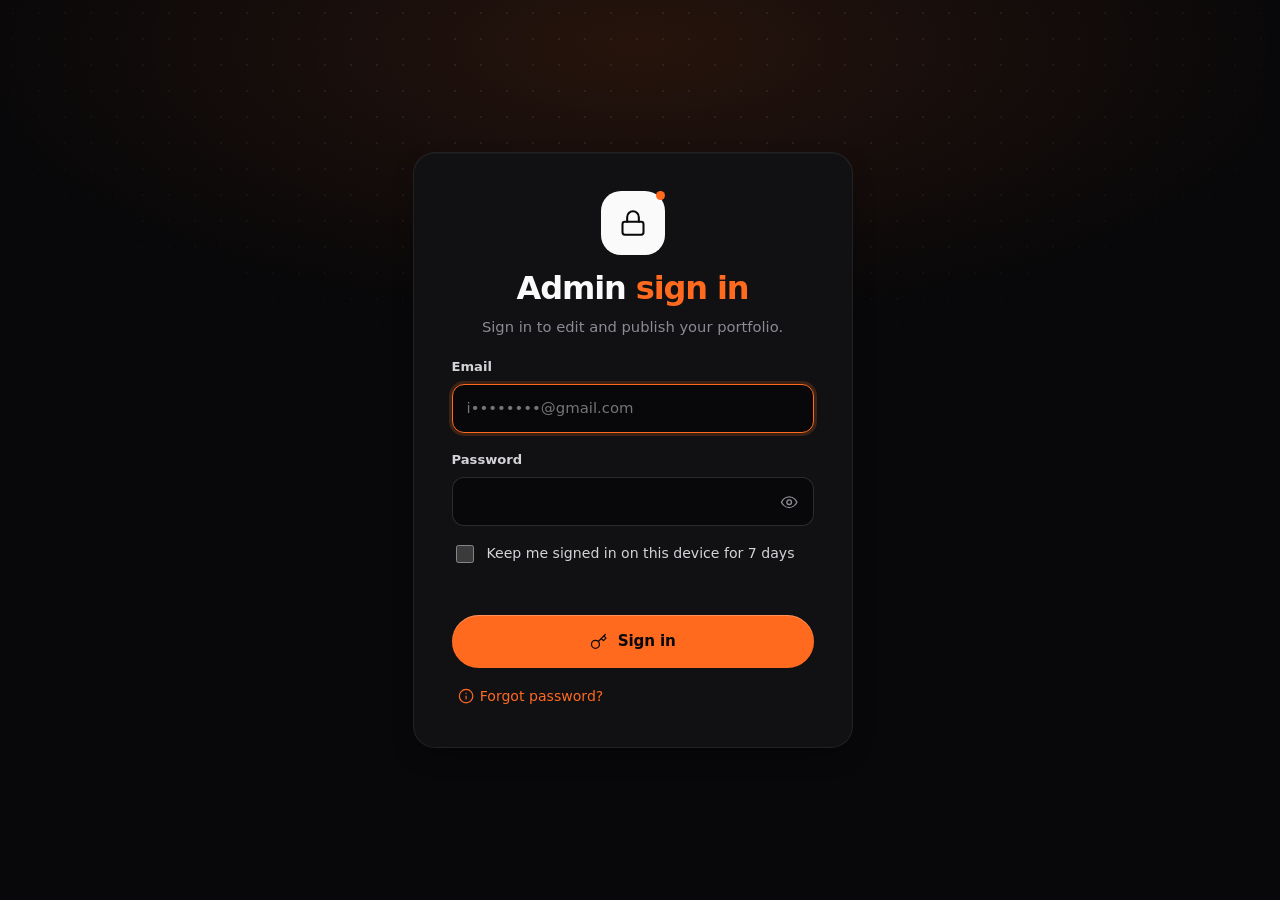
==== commit 9be492b5: "Publish site" ====
--- a/admin/index.html
+++ b/admin/index.html
@@ -3,20 +3,21 @@
 <head>
   <meta charset="UTF-8" />
   <meta name="viewport" content="width=device-width, initial-scale=1, viewport-fit=cover" />
-  <meta http-equiv="Content-Security-Policy" content="default-src 'self'; script-src 'self'; style-src 'self' 'unsafe-inline' https://fonts.googleapis.com; font-src 'self' https://fonts.gstatic.com; img-src 'self' data: blob: https://avatars.githubusercontent.com; connect-src 'self' blob: data: https://api.github.com; frame-src 'self'; worker-src 'none'; object-src 'none'; base-uri 'self'; form-action 'none'" />
+  <meta http-equiv="Content-Security-Policy" content="default-src 'self'; script-src 'self'; style-src 'self' 'unsafe-inline' https://fonts.googleapis.com; font-src 'self' https://fonts.gstatic.com; img-src 'self' data: blob: https://avatars.githubusercontent.com; connect-src 'self' blob: data: https://api.github.com https://abacus.jasoncameron.dev; frame-src 'self'; worker-src 'none'; object-src 'none'; base-uri 'self'; form-action 'none'; upgrade-insecure-requests" />
   <meta name="referrer" content="no-referrer" />
   <meta name="robots" content="noindex, nofollow" />
   <meta name="site-root" content="../" />
   <title>Admin · Portfolio</title>
   <meta name="theme-color" content="#0f1113" />
-  <link rel="icon" href="../assets/img/favicon.svg" type="image/svg+xml" />
+  <link rel="icon" href="../favicon.ico" sizes="48x48" />
+  <link rel="icon" type="image/png" sizes="96x96" href="../assets/img/favicon-96.png" />
   <link rel="preconnect" href="https://fonts.googleapis.com" />
   <link rel="preconnect" href="https://fonts.gstatic.com" crossorigin />
   <link rel="stylesheet" href="https://fonts.googleapis.com/css2?family=Geist:wght@300..800&amp;family=Geist+Mono:wght@400..600&amp;display=swap" />
-  <link rel="stylesheet" href="../assets/css/main.css?v=202610290239" />
-  <link rel="stylesheet" href="admin.css?v=202610290239" />
-  <script src="../assets/js/theme-init.js?v=202610290239"></script>
-  <script type="module" src="admin.js?v=202610290239"></script>
+  <link rel="stylesheet" href="../assets/css/main.css?v=202611031628" />
+  <link rel="stylesheet" href="admin.css?v=202611031628" />
+  <script src="../assets/js/theme-init.js?v=202611031628"></script>
+  <script type="module" src="admin.js?v=202611031628"></script>
 </head>
 <body class="admin">
   <div class="bg-orbs" aria-hidden="true"><span></span><span></span><span></span></div>
--- a/assets/css/main.css
+++ b/assets/css/main.css
@@ -622,6 +622,136 @@
 .tl-text { color: var(--text-2); font-size: .95rem; margin: 0 0 8px; }
 .tl-card .link-arrow { margin-top: 10px; }
 
+
+/* ---------- Card media: single photo or carousel ---------- */
+.card-media { position: relative; display: block; width: 100%; margin: 0 0 18px; aspect-ratio: 16 / 10; border-radius: calc(var(--radius-lg) - 8px); overflow: hidden; background: var(--surface-2); padding: 0; }
+.card-media img { width: 100%; height: 100%; object-fit: cover; transition: transform .9s var(--ease); }
+.card-media:hover img { transform: scale(1.05); }
+.has-media .mc-icon { display: none; }
+.award.has-media .yr { z-index: 4; top: 18px; right: 18px; padding: 3px 9px; border-radius: 999px; color: #fff; background: rgba(0,0,0,.45); backdrop-filter: blur(6px); }
+.award.has-media .card-media { margin-top: 0; }
+.cert.has-media, .talk.has-media { flex-direction: column; grid-template-columns: 1fr; }
+.tl-card .card-media { margin: 0 0 16px; }
+.carousel .car-track { position: absolute; inset: 0; }
+.car-slide { position: absolute; inset: 0; opacity: 0; transform: scale(1.04); transition: opacity .7s var(--ease), transform 1.2s var(--ease); padding: 0; }
+.car-slide.on { opacity: 1; transform: none; z-index: 1; }
+.car-slide img { width: 100%; height: 100%; object-fit: cover; }
+.car-slide span { position: absolute; inset: auto 0 0; padding: 26px 12px 10px; font-size: .78rem; color: #fff; text-align: left; background: linear-gradient(transparent, rgba(0,0,0,.7)); }
+.car-nav { position: absolute; top: 50%; z-index: 3; width: 34px; height: 34px; margin-top: -17px; border-radius: 50%; display: grid; place-items: center; color: #fff; background: rgba(0,0,0,.38); backdrop-filter: blur(6px); opacity: 0; transition: opacity .25s, transform .3s var(--spring); }
+.car-nav.prev { left: 10px; } .car-nav.next { right: 10px; }
+.carousel:hover .car-nav, .carousel:focus-within .car-nav { opacity: 1; }
+.car-nav:hover { transform: scale(1.1); }
+.car-dots { position: absolute; left: 0; right: 0; bottom: 10px; z-index: 3; display: flex; justify-content: center; gap: 6px; }
+.car-dots button { width: 7px; height: 7px; border-radius: 999px; background: rgba(255,255,255,.55); transition: width .35s var(--spring), background-color .25s; padding: 0; }
+.car-dots button.on { width: 20px; background: #fff; }
+.project-art.has-carousel { display: block; }
+.pd-cover.has-carousel { display: block; height: clamp(240px, 42vw, 380px); }
+.pd-cover .carousel { position: absolute; inset: 0; width: 100%; height: 100%; margin: 0; aspect-ratio: auto; border-radius: 0; }
+.project-art .carousel { position: absolute; inset: 0; width: 100%; height: 100%; margin: 0; aspect-ratio: auto; border-radius: 0; }
+
+/* ---------- Custom layout extras ---------- */
+.section.tone-card > .container { background: var(--surface); border: 1px solid var(--line); border-radius: var(--radius-lg); padding-block: clamp(32px, 5vw, 56px); }
+.section.tone-accent { background: linear-gradient(180deg, transparent, color-mix(in srgb, var(--a1) 8%, transparent) 30%, color-mix(in srgb, var(--a1) 8%, transparent) 70%, transparent); }
+.cols-2 { grid-template-columns: repeat(2, minmax(0, 1fr)) !important; }
+.cols-3 { grid-template-columns: repeat(3, minmax(0, 1fr)) !important; }
+.cols-4 { grid-template-columns: repeat(4, minmax(0, 1fr)) !important; }
+.banner { position: relative; overflow: hidden; border-radius: var(--radius-lg); padding: clamp(32px, 6vw, 64px); display: grid; gap: 32px; align-items: center; }
+.banner.has-img { grid-template-columns: 1.2fr .8fr; }
+.banner-copy { position: relative; }
+.banner-copy .section-head { margin-bottom: 18px; }
+.banner-copy > p { color: var(--text-2); font-size: 1.08rem; max-width: 60ch; }
+.banner-img { position: relative; width: 100%; border-radius: var(--radius); box-shadow: var(--shadow-lift); }
+.split { display: grid; grid-template-columns: 1fr 1fr; gap: clamp(28px, 5vw, 64px); align-items: center; }
+.split.img-right .split-media { order: 2; }
+.split-media img { width: 100%; border-radius: var(--radius-lg); box-shadow: var(--shadow-lift); }
+.split-copy > p { color: var(--text-2); font-size: 1.05rem; }
+.split-copy .section-head { margin-bottom: 18px; }
+.cta-actions:empty { display: none; }
+.custom-text .cta-actions { margin-top: 14px; }
+.faq { display: grid; gap: 10px; max-width: 860px; margin: 0 auto; }
+.faq-item { border-radius: var(--radius); padding: 0; }
+.faq-item summary { list-style: none; cursor: pointer; display: flex; justify-content: space-between; align-items: center; gap: 14px; padding: 18px 22px; font-weight: 600; font-size: 1.02rem; }
+.faq-item summary::-webkit-details-marker { display: none; }
+.faq-item summary .ic { color: var(--a1); transition: transform .4s var(--spring); }
+.faq-item[open] summary .ic { transform: rotate(45deg); }
+.faq-a { padding: 0 22px 18px; color: var(--muted); }
+.faq-a p:last-child { margin: 0; }
+.quotes { display: grid; grid-template-columns: repeat(auto-fit, minmax(280px, 1fr)); gap: 14px; }
+.quote { margin: 0; padding: 26px; border-radius: var(--radius-lg); display: grid; gap: 16px; }
+.quote .q-ic { width: 26px; height: 26px; color: var(--a1); }
+.quote blockquote { margin: 0; font-size: 1.08rem; line-height: 1.6; color: var(--text); }
+.quote figcaption { display: flex; align-items: center; gap: 12px; }
+.quote figcaption img { width: 44px; height: 44px; border-radius: 50%; object-fit: cover; }
+.quote figcaption b { display: block; }
+.quote figcaption small { color: var(--muted); }
+.logo-wall { display: grid; grid-template-columns: repeat(auto-fill, minmax(150px, 1fr)); gap: 12px; }
+.logo-tile { display: grid; justify-items: center; gap: 10px; padding: 22px 14px; border-radius: var(--radius); text-align: center; transition: transform .4s var(--spring); }
+.logo-tile:hover { transform: translateY(-4px); }
+.logo-tile img { height: 52px; width: auto; max-width: 100%; object-fit: contain; filter: grayscale(1) opacity(.75); transition: filter .3s; }
+.logo-tile:hover img { filter: none; }
+.logo-tile span { font-size: .82rem; color: var(--muted); }
+
+/* ---------- Smart search ---------- */
+.search-modal { position: fixed; inset: 0; z-index: 2700; display: grid; justify-items: center; align-items: start; padding: 12vh 16px 16px; opacity: 0; transition: opacity .25s; }
+.search-modal.show { opacity: 1; }
+.sm-backdrop { position: absolute; inset: 0; background: rgba(0,0,0,.55); backdrop-filter: blur(8px); -webkit-backdrop-filter: blur(8px); }
+.sm-panel { position: relative; width: min(640px, 100%); border-radius: 22px; overflow: hidden; transform: translateY(-12px) scale(.98); transition: transform .4s var(--spring); background: var(--surface); }
+.sm-panel::after { display: none; }
+.search-modal.show .sm-panel { transform: none; }
+.sm-input { display: flex; align-items: center; gap: 12px; padding: 16px 18px; border-bottom: 1px solid var(--line); }
+.sm-input .ic { width: 20px; height: 20px; color: var(--a1); }
+.sm-input input { flex: 1; min-width: 0; border: 0; outline: 0; background: none; font: inherit; font-size: 1.05rem; color: var(--text); }
+kbd { font: 500 .7rem var(--font-mono); padding: 2px 6px; border-radius: 6px; border: 1px solid var(--line-strong); color: var(--muted); }
+.sm-results { list-style: none; margin: 0; padding: 8px; max-height: 52vh; overflow-y: auto; }
+.sm-results li { display: flex; align-items: center; gap: 12px; padding: 10px 12px; border-radius: 12px; cursor: pointer; }
+.sm-results li.sel { background: var(--surface-2); box-shadow: inset 0 0 0 1px var(--line); }
+.sm-ic { width: 36px; height: 36px; border-radius: 10px; display: grid; place-items: center; flex-shrink: 0; background: color-mix(in srgb, var(--a1) 12%, transparent); color: var(--a1); }
+.sm-txt { flex: 1; min-width: 0; }
+.sm-txt b { display: block; font-weight: 600; font-size: .95rem; overflow: hidden; text-overflow: ellipsis; white-space: nowrap; }
+.sm-txt small { display: block; color: var(--muted); font-size: .8rem; overflow: hidden; text-overflow: ellipsis; white-space: nowrap; }
+.sm-results em { font-style: normal; font: 500 .7rem var(--font-mono); color: var(--muted); padding: 3px 8px; border-radius: 999px; border: 1px solid var(--line); }
+.sm-empty { color: var(--muted); justify-content: center; cursor: default !important; padding: 26px !important; }
+.sm-foot { display: flex; justify-content: space-between; gap: 12px; flex-wrap: wrap; padding: 10px 16px; border-top: 1px solid var(--line); font-size: .75rem; color: var(--muted); }
+.sm-foot .ic { color: var(--a1); }
+.flash { animation: flash 1.8s var(--ease); }
+@keyframes flash { 0%, 35% { box-shadow: 0 0 0 3px var(--a1), 0 0 40px -6px var(--a1); } 100% { box-shadow: var(--shadow); } }
+
+/* Brand: name only */
+.brand { padding-left: 14px; }
+.brand-name { font-size: 1.15rem; font-weight: 650; letter-spacing: -.03em; }
+.footer-brand .brand { padding-left: 0; }
+
+@media (max-width: 960px) {
+  .banner.has-img, .split { grid-template-columns: 1fr; }
+  .split.img-right .split-media { order: 0; }
+  .cols-3, .cols-4 { grid-template-columns: repeat(2, minmax(0, 1fr)) !important; }
+}
+@media (max-width: 600px) {
+  .cols-2, .cols-3, .cols-4 { grid-template-columns: 1fr !important; }
+  .brand-name { display: inline !important; }
+  .sm-results em { display: none; }
+}
+
+
+/* ---------- Quieter details (less "template" look) ---------- */
+.eyebrow { padding: 0; border: 0; background: none; backdrop-filter: none; gap: 10px; color: var(--muted); letter-spacing: .14em; }
+.eyebrow .num { display: none; }
+.eyebrow::before { content: ""; width: 22px; height: 2px; border-radius: 2px; background: var(--a1); }
+.section-head:not(.left) .eyebrow::after { content: ""; width: 22px; height: 2px; border-radius: 2px; background: var(--a1); }
+:root[data-theme="dark"] .grad-text { text-shadow: none; }
+.page-num span { text-shadow: none; }
+.live-dot::after { display: none; }
+.btn-primary, .btn-primary:hover { box-shadow: 0 1px 0 color-mix(in srgb, #fff 25%, transparent) inset; }
+.btn-primary::before { display: none; }
+.social:hover, .pub-link:hover, .c-tile:hover .c-icon, .mini-card:hover .mc-icon, .skill-card:hover .mc-icon, .award:hover .mc-icon, .cert:hover .mc-icon, .talk:hover .mc-icon { box-shadow: none; }
+.scroll-progress { background: var(--a1); box-shadow: none; height: 2px; }
+.caret { box-shadow: none; }
+.meter span { box-shadow: none; }
+.nav-links a.active::before, .brand-mark::after, .footer-clock::before { box-shadow: none; }
+.tl-node { box-shadow: 0 0 0 4px var(--bg); }
+body::after { opacity: .55; }
+.big-ic { box-shadow: var(--shadow-lift); }
+
 /* 404 */
 .not-found { min-height: 80vh; display: grid; place-items: center; text-align: center; padding-top: var(--nav-h); }
 .nf-code { display: flex; align-items: center; justify-content: center; gap: 14px; font: 700 clamp(5rem, 18vw, 11rem)/1 var(--font-display); letter-spacing: -.07em; }
@@ -702,3 +832,235 @@
   .reveal, .hero-title .ch { opacity: 1; transform: none; filter: none; }
   @view-transition { navigation: none; }
 }
+
+/* ======================================================================
+   Builder-era additions: nav pill, floating icons, strips, photo buttons,
+   page badges, signature footer, visual builder overlay
+   ====================================================================== */
+
+/* Brand: a real round dot in the accent colour */
+.brand-name .dot { display: inline-block; width: .3em; height: .3em; margin-left: .08em; border-radius: 50%; background: var(--a1); vertical-align: baseline; }
+
+/* Floating icons: any number, placed around the photo disc */
+.chip-orbit { position: absolute; inset: 16% 7% 2% 7%; z-index: 3; pointer-events: none; }
+.chip-orbit .chip-float { top: var(--y) !important; left: var(--x) !important; right: auto !important; bottom: auto !important; translate: -50% -50%; padding: 6px; gap: 8px; animation: annoIn .8s var(--spring) both, bob2 6s ease-in-out infinite; animation-delay: var(--d), var(--b); pointer-events: auto; transition: scale .3s var(--spring), border-color .2s; }
+.chip-orbit .chip-float.with-label { padding: 6px 12px 6px 6px; }
+.chip-orbit .chip-float:hover { scale: 1.12; border-color: color-mix(in srgb, var(--a1) 50%, var(--line-strong)); }
+.chip-orbit .chip-float.sz-sm .pad { width: 22px; height: 22px; }
+.chip-orbit .chip-float.sz-lg .pad { width: 34px; height: 34px; }
+.chip-orbit .chip-float.sz-lg .pad .ic { width: 18px; height: 18px; }
+.chip-orbit .chip-float .pad img.ic-img { width: 16px; height: 16px; }
+@keyframes bob2 { 0%, 100% { transform: translateY(0); } 50% { transform: translateY(-10px); } }
+@media (max-width: 600px) { .chip-orbit .chip-float .lbl { display: none; } .chip-orbit .chip-float.with-label { padding: 4px; } }
+
+/* Scrolling strips: text with icons, or partner logos */
+.marquee { padding: 0; }
+.marquee .mq-viewport { overflow: hidden; padding: 22px 0; }
+.marquee-track { gap: 0; }
+.mq-group { display: flex; align-items: center; gap: 48px; padding-right: 48px; flex-shrink: 0; }
+.mq-label { margin: 0; padding-top: 18px; text-align: center; font: 500 .72rem var(--font-mono); letter-spacing: .14em; text-transform: uppercase; color: var(--muted); }
+.mq-label + .mq-viewport { padding-top: 12px; }
+a.mq-item { text-decoration: none; }
+.mq-logos .mq-group { gap: 64px; padding-right: 64px; }
+.mq-logos .mq-item { gap: 10px; font-size: .95rem; }
+.mq-logos .mq-item img { height: clamp(28px, 4vw, 44px); width: auto; max-width: 180px; object-fit: contain; transition: filter .3s, opacity .3s; }
+.mq-mono .mq-item img { filter: grayscale(1); opacity: .65; }
+.mq-mono .mq-item:hover img { filter: none; opacity: 1; }
+:root[data-theme="dark"] .mq-mono .mq-item img { filter: grayscale(1) brightness(1.6); }
+:root[data-theme="dark"] .mq-mono .mq-item:hover img { filter: none; }
+
+/* "View photo" button on cards */
+.media-btn { display: inline-flex; align-items: center; gap: 10px; margin-top: 14px; padding: 5px 14px 5px 5px; border-radius: 999px; border: 1px solid var(--line-strong); background: var(--surface-2); color: var(--text); font-size: .8rem; font-weight: 600; transition: border-color .2s, transform .3s var(--spring); max-width: 100%; }
+.media-btn img { width: 34px; height: 34px; border-radius: 50%; object-fit: cover; flex-shrink: 0; }
+.media-btn span { display: inline-flex; align-items: center; gap: 6px; white-space: nowrap; overflow: hidden; text-overflow: ellipsis; }
+.media-btn .ic { color: var(--a1); width: 14px; height: 14px; }
+.media-btn:hover { border-color: var(--a1); transform: translateY(-2px); }
+.card-foot .media-btn { margin-top: 0; }
+.award > .media-btn { align-self: flex-start; }
+.role-list .media-btn { margin: 0 0 0 auto; padding: 3px 10px 3px 3px; font-size: .74rem; }
+.role-list .media-btn img { width: 26px; height: 26px; }
+.skill-card .card-media { margin-bottom: 14px; }
+
+/* Page header decoration: floating icon */
+.page-badge { position: relative; width: clamp(150px, 16vw, 210px); aspect-ratio: 1; display: grid; place-items: center; animation: bob 7s ease-in-out infinite; }
+.pb-ring { position: absolute; inset: 0; border-radius: 50%; border: 1px solid var(--line-strong); }
+.pb-ring.r2 { inset: 16%; border-style: dashed; border-color: color-mix(in srgb, var(--a1) 35%, transparent); animation: pbspin 40s linear infinite; }
+.pb-tile { position: relative; width: 44%; aspect-ratio: 1; border-radius: 28%; display: grid; place-items: center; color: var(--a1); background: var(--glass); border: 1px solid var(--line-strong); backdrop-filter: blur(14px); -webkit-backdrop-filter: blur(14px); box-shadow: var(--shadow-lift); transform: rotate(-8deg); transition: transform .6s var(--spring); }
+.page-hero:hover .pb-tile { transform: rotate(0) scale(1.05); }
+.pb-tile .ic { width: 44%; height: 44%; stroke-width: 1.5; }
+.pb-tile img.ic-img { width: 50%; height: 50%; }
+.pb-sat { position: absolute; border-radius: 50%; background: var(--a1); }
+.pb-sat.s1 { top: 6%; right: 14%; width: 26px; height: 26px; display: grid; place-items: center; background: var(--surface-2); border: 1px solid var(--line-strong); color: var(--a1); }
+.pb-sat.s1 .ic { width: 12px; height: 12px; }
+.pb-sat.s2 { bottom: 12%; left: 8%; width: 8px; height: 8px; }
+.pb-sat.s3 { top: 48%; right: -2%; width: 5px; height: 5px; opacity: .6; }
+.pb-img img { position: relative; width: 62%; height: 62%; object-fit: contain; border-radius: 22%; }
+.page-txt { font-size: clamp(4rem, 9vw, 7rem); color: var(--a1); -webkit-text-stroke: 0; }
+@keyframes pbspin { to { transform: rotate(360deg); } }
+.page-hero .cta-actions { margin-top: 26px; }
+.sec-btns { display: flex; justify-content: center; flex-wrap: wrap; gap: 12px; margin-top: -10px; margin-bottom: 30px; }
+.contact-cv { display: flex; flex-wrap: wrap; gap: 12px; margin: 4px 0 26px; }
+
+/* Footer: signature and custom rows */
+.signature { display: block; height: var(--sig-h, 54px); width: auto; max-width: min(100%, 320px); color: var(--a1); margin-bottom: 12px; overflow: visible; }
+.signature.sz-sm { --sig-h: 38px; }
+.signature.sz-lg { --sig-h: 80px; }
+.signature.sz-xl { --sig-h: 110px; }
+.signature.anim { clip-path: inset(0 100% 0 0); }
+.signature.anim.drawn { animation: sigIn 1.8s var(--ease) forwards; }
+@keyframes sigIn { from { clip-path: inset(0 100% 0 0); } to { clip-path: inset(0 0 0 0); } }
+.footer-rows { list-style: none; padding: 0; margin: 14px 0 0; display: grid; gap: 8px; }
+.footer-rows li, .footer-rows a { display: inline-flex; align-items: center; gap: 8px; color: var(--muted); font-size: .88rem; }
+.footer-rows a:hover { color: var(--a1); }
+.footer-rows .ic { width: 15px; height: 15px; color: var(--a1); }
+.footer-grid.no-nav { grid-template-columns: 1.3fr auto; }
+.footer-grid.no-social { grid-template-columns: 1.3fr 2fr; }
+.footer-grid.no-nav.no-social { grid-template-columns: 1fr; }
+@media (max-width: 960px) { .footer-grid.no-nav, .footer-grid.no-social { grid-template-columns: 1fr; } }
+@media (prefers-reduced-motion: reduce) { .signature.anim { clip-path: none; } }
+
+/* Visual builder overlay (only inside the admin) */
+.builder .reveal { opacity: 1 !important; transform: none !important; filter: none !important; }
+.builder .b-sec { position: relative; outline: 2px dashed transparent; outline-offset: -2px; transition: outline-color .15s; min-height: 60px; }
+.builder .b-sec:hover { outline-color: color-mix(in srgb, var(--a1) 70%, transparent); }
+.builder .b-sec.b-hidden > :not(.b-bar):not(.b-add) { opacity: .35; filter: grayscale(1); }
+.builder .b-bar { position: absolute; top: 10px; left: 50%; translate: -50% 0; z-index: 60; display: flex; align-items: center; gap: 4px; padding: 5px; border-radius: 999px; background: var(--surface); border: 1px solid var(--line-strong); box-shadow: var(--shadow-lift); opacity: 0; pointer-events: none; transition: opacity .15s; font-size: .78rem; white-space: nowrap; }
+.builder .b-sec:hover > .b-bar, .builder .b-bar:focus-within { opacity: 1; pointer-events: auto; }
+.builder .b-bar .b-name { display: inline-flex; align-items: center; gap: 6px; padding: 0 10px 0 8px; font-weight: 600; color: var(--text); }
+.builder .b-bar .b-name em { font-style: normal; font-size: .7rem; padding: 2px 7px; border-radius: 999px; background: var(--surface-2); color: var(--muted); }
+.builder .b-bar button { display: inline-flex; align-items: center; gap: 5px; height: 30px; min-width: 30px; justify-content: center; padding: 0 8px; border-radius: 999px; color: var(--text-2); }
+.builder .b-bar button:hover:not(:disabled) { background: var(--surface-2); color: var(--text); }
+.builder .b-bar button:disabled { opacity: .3; }
+.builder .b-bar .b-main { background: var(--a1); color: var(--on-accent); padding: 0 12px; font-weight: 600; }
+.builder .b-bar .b-main:hover { background: var(--a1) !important; color: var(--on-accent) !important; filter: brightness(1.1); }
+.builder .b-bar .b-danger:hover { color: #ef4444 !important; }
+.builder .b-bar .ic { width: 15px; height: 15px; }
+.builder .b-add { position: absolute; left: 50%; bottom: -15px; translate: -50% 0; z-index: 61; display: inline-flex; align-items: center; gap: 6px; height: 30px; padding: 0 14px; border-radius: 999px; background: var(--a1); color: var(--on-accent); font-size: .76rem; font-weight: 600; box-shadow: var(--shadow-lift); opacity: 0; transition: opacity .15s; }
+.builder .b-sec:hover > .b-add, .builder .b-add:focus-visible { opacity: 1; }
+.builder .b-add .ic { width: 14px; height: 14px; }
+.builder .b-empty { padding: 40px 20px; text-align: center; color: var(--muted); border: 1px dashed var(--line-strong); border-radius: 18px; margin-block: 30px; }
+.builder .b-only .b-add { opacity: 1; position: static; translate: none; margin: 0 auto 40px; display: flex; width: max-content; }
+.builder .b-footer { position: relative; }
+
+/* ======================================================================
+   Pills: one system. Text and icons are centred on the letters' cap
+   height (text-box trim), heights are fixed per pill type, and long
+   pills wrap gracefully on small phones instead of breaking mid-pill.
+   ====================================================================== */
+.pill, .tag, .chips span, .chip-date, .score, .project-year, .award .yr, .proof-btn, .filter, .footer-clock, .media-btn {
+  display: inline-flex; align-items: center; justify-content: center; white-space: nowrap; flex-shrink: 0; vertical-align: middle; border-radius: 999px;
+}
+.pill .ic, .tag .ic, .chip-date .ic, .proof-btn .ic, .filter .ic, .media-btn .ic { flex: none; vertical-align: 0; display: block; }
+.chip-date { gap: 7px; color: var(--text-2); border: 1px solid var(--line); }
+.score { letter-spacing: .02em; }
+.award .yr { display: inline-flex; padding: 4px 10px; border-radius: 999px; font-size: .72rem; color: var(--text-2); background: var(--surface-2); border: 1px solid var(--line); line-height: 1.2; }
+.filter { gap: 9px; }
+.filter .count { display: inline-grid; place-items: center; min-width: 1.7em; height: 1.7em; padding: 0 .4em; border-radius: 999px; font: 600 .74rem var(--font-mono); opacity: 1; background: color-mix(in srgb, var(--text) 8%, transparent); color: var(--text-2); }
+.filter.active .count { background: color-mix(in srgb, var(--bg) 18%, transparent); color: inherit; }
+.footer-clock { gap: 9px; }
+.pill { gap: 10px; padding-inline: 12px 16px; }
+.tag { gap: 8px; padding-inline: 12px 14px; }
+.proof-btn { gap: 7px; padding-inline: 10px 12px; }
+.media-btn span { line-height: 1.2; }
+
+@supports (text-box: trim-both cap alphabetic) {
+  .pill, .tag, .chips span, .chip-date, .score, .project-year, .award .yr, .proof-btn, .filter, .footer-clock, .media-btn span, .nav-links a, .crumbs a, #main .btn, .mq-label, .eyebrow, .lang-top small {
+    text-box: trim-both cap alphabetic;
+  }
+  .pill { min-height: 38px; padding-block: 0; }
+  .tag { min-height: 34px; padding-block: 0; }
+  .chips span { min-height: 26px; padding-block: 0; display: inline-flex; align-items: center; }
+  .chip-date, .score { min-height: 26px; padding-block: 0; }
+  .project-year { min-height: 26px; padding-block: 0; display: inline-flex; align-items: center; }
+  .award .yr { min-height: 24px; padding-block: 0; }
+  .proof-btn { min-height: 28px; padding-block: 0; }
+  .filter { min-height: 38px; padding-block: 0; }
+  .footer-clock { min-height: 30px; padding-block: 0; }
+  .nav-links a { min-height: 37px; padding-block: 0; }
+  #main .btn { padding-block: 0; min-height: 52px; }
+  #main .contact-cv .btn { min-height: 50px; }
+  @media (max-width: 960px) { .nav-links a { min-height: 50px; } }
+  @media (max-width: 600px) { #main .btn { min-height: 50px; } }
+}
+
+/* Small phones: long pills wrap as a rounded box with the dot/icon centred on the text */
+@media (max-width: 480px) {
+  .pill { white-space: normal; text-align: left; justify-content: flex-start; border-radius: 18px; max-width: 100%; min-height: 38px; padding-block: 9px; line-height: 1.35; }
+  .pill .live-dot { align-self: center; }
+  .tag { font-size: .8rem; }
+  .chip-date, .score { font-size: .72rem; }
+  .footer-clock { font-size: .74rem; }
+}
+@media (max-width: 480px) and (min-width: 0px) {
+  @supports (text-box: trim-both cap alphabetic) { .pill { text-box: normal; } }
+}
+
+/* ======================================================================
+   Responsive polish: nothing forces a grid wider than the screen, long
+   values wrap, filters scroll in one row on phones, big screens scale up.
+   ====================================================================== */
+.contact-layout { grid-template-columns: minmax(0, .9fr) minmax(0, 1.1fr); }
+.contact-main, .contact-tiles, .c-tile, .c-tile-link, .c-text { min-width: 0; }
+.contact-tiles { grid-template-columns: repeat(2, minmax(0, 1fr)); }
+.c-text b { overflow-wrap: anywhere; word-break: normal; }
+.c-tile-link { flex: 1 1 auto; }
+.about-grid > *, .hero-grid > *, .split > *, .banner > *, .cta-band > *, .footer-grid > * { min-width: 0; }
+@media (max-width: 1180px) and (min-width: 961px) { .contact-tiles { grid-template-columns: minmax(0, 1fr); } }
+@media (max-width: 960px) { .contact-layout { grid-template-columns: minmax(0, 1fr); } }
+@media (max-width: 600px) { .contact-tiles { grid-template-columns: minmax(0, 1fr); } }
+
+/* Project filters: one swipeable row on phones and tablets */
+@media (max-width: 820px) {
+  .filters { flex-wrap: nowrap; justify-content: flex-start; width: auto; max-width: 100%; overflow-x: auto; scrollbar-width: none; border-radius: 999px; scroll-snap-type: x proximity;
+    -webkit-mask-image: linear-gradient(90deg, #000 85%, transparent); mask-image: linear-gradient(90deg, #000 85%, transparent); }
+  .filters::-webkit-scrollbar { display: none; }
+  .filter { scroll-snap-align: start; }
+}
+
+/* Large and ultra-wide screens: use the space instead of a narrow strip */
+@media (min-width: 1700px) {
+  html { font-size: 17px; }
+  .container { width: min(1360px, 100%); }
+  .nav { max-width: 1360px; }
+}
+@media (min-width: 2200px) {
+  html { font-size: 19px; }
+  .container { width: min(1560px, 100%); }
+  .nav { max-width: 1560px; }
+}
+
+/* Touch devices: comfortable tap targets */
+@media (pointer: coarse) {
+  .social, .copy-btn, .icon-btn, .to-top { min-width: 44px; min-height: 44px; }
+  .footer-nav a { padding-block: 6px; }
+}
+
+/* Light mode: small accent-coloured text uses a deeper shade of the accent so it stays readable
+   (WCAG AA 4.5:1). Large accent headlines get a slightly deeper shade too (3:1 for large text). */
+:root { --a1-ink: var(--a1); }
+:root[data-theme="light"] { --a1-ink: color-mix(in srgb, var(--a1) 56%, #000); }
+:root[data-theme="light"] :is(.hero-role .prompt, .project .kicker, .project-detail .kicker, .chips.accent span, .proof-btn, .talk .role, .pub .authors b,
+  .role-list em, .mini-card .mc-sub, .link-arrow:hover, .crumbs a:hover, .lb-head, .page-txt, .pl-meta b, .footer-rows a:hover, .media-btn .ic, .mq-label,
+  .field input:focus + label, .field textarea:focus + label) { color: var(--a1-ink); }
+:root[data-theme="light"] .grad-text { color: color-mix(in srgb, var(--accent, var(--a1)) 78%, #000); }
+
+/* Scroll stability: opening a pop-up never shifts the page sideways, scrolling inside a box
+   never drags the page behind it, and swipe rows scroll freely without snapping back. */
+html { scrollbar-gutter: stable; }
+.sm-panel, .modal-panel, .sm-results, .lb-thumbs, .pd-gallery { overscroll-behavior: contain; }
+@media (max-width: 820px) {
+  .filters { scroll-snap-type: none; overscroll-behavior-x: contain; -webkit-overflow-scrolling: touch; }
+  .filter { scroll-snap-align: none; }
+}
+
+/* Footer name pill on phones: text centred in the pill (it inherited the header pill but kept zero left padding) */
+@media (max-width: 960px) {
+  .footer-brand .brand { padding: 0 16px; min-height: 40px; display: inline-flex; align-items: center; justify-content: center; }
+  .footer-brand .brand-name { display: inline-flex; align-items: baseline; line-height: 1; }
+  .nav .brand { padding: 0 16px; min-height: 44px; }
+  .nav .brand-name { display: inline-flex; align-items: baseline; line-height: 1; }
+}
+@supports (text-box: trim-both cap alphabetic) {
+  .brand-name { text-box: trim-both cap alphabetic; }
+}
+.skip-link:not(:focus) { opacity: 0; pointer-events: none; }
--- a/admin/admin.css
+++ b/admin/admin.css
@@ -419,3 +419,149 @@
 .current-img .ic { width: 32px; height: 32px; }
 img.ic-img { object-fit: contain; border-radius: 4px; }
 .item-icon img.ic-img { width: 22px; height: 22px; }
+
+/* Buttons editor, templates */
+.btn-edit { padding: 14px; border-radius: 14px; border: 1px solid var(--line); margin-bottom: 12px; display: grid; gap: 10px; }
+.btn-edit > b { font-size: .85rem; }
+.type-card.on { box-shadow: 0 0 0 2px var(--a1); color: var(--a1); }
+.drawer-sub small { font-weight: 400; font-size: .75rem; margin-left: 6px; }
+
+/* Visitor counter */
+.visits-head { display: flex; justify-content: space-between; align-items: center; gap: 12px; flex-wrap: wrap; margin-bottom: 14px; }
+.visits-actions { display: flex; gap: 8px; }
+.visit-tiles { display: grid; grid-template-columns: repeat(3, minmax(0, 1fr)); gap: 12px; margin-bottom: 18px; }
+.visit-tile { padding: 14px 16px; border-radius: 14px; border: 1px solid var(--line); background: var(--bg); }
+.visit-tile small { display: block; color: var(--muted); font-size: .78rem; }
+.visit-tile b { font: 650 1.9rem/1.1 var(--font-display); letter-spacing: -.04em; font-variant-numeric: tabular-nums; }
+.visit-chart { display: grid; grid-template-columns: repeat(14, minmax(0, 1fr)); gap: 2px; align-items: end; height: 150px; padding-bottom: 22px; border-bottom: 1px solid var(--line); }
+.vbar { position: relative; height: 100%; display: flex; align-items: flex-end; justify-content: center; outline: none; }
+.vbar i { display: block; width: 70%; min-height: 2px; border-radius: 4px 4px 0 0; background: var(--a1); transition: height .6s var(--ease), opacity .2s; }
+.vbar:hover i, .vbar:focus i { opacity: .8; }
+.vbar span { position: absolute; bottom: -20px; font-size: .62rem; color: var(--muted); white-space: nowrap; }
+.visit-table { margin-top: 12px; font-size: .85rem; }
+.visit-table summary { cursor: pointer; color: var(--muted); }
+.visit-table table { margin-top: 8px; border-collapse: collapse; }
+.visit-table td, .visit-table th { padding: 4px 14px 4px 0; text-align: left; font-variant-numeric: tabular-nums; }
+@media (max-width: 680px) { .visit-tiles { grid-template-columns: 1fr; } }
+
+/* Page title editor */
+.page-settings h2 { margin-bottom: 14px; }
+.title-preview { padding: 16px 18px; border-radius: 14px; border: 1px dashed var(--line-strong); margin-bottom: 14px; }
+.title-preview small { display: block; font: 500 .7rem var(--font-mono); letter-spacing: .12em; text-transform: uppercase; color: var(--muted); }
+.title-preview b { display: block; font: 650 1.7rem/1.1 var(--font-display); letter-spacing: -.04em; margin-top: 4px; }
+.title-preview p { margin: 6px 0 0; color: var(--muted); font-size: .9rem; }
+.page-settings .hint a { color: var(--a1); text-decoration: underline; }
+
+/* ---------- Icon library & picker ---------- */
+.icon-grid.mine { max-height: 30svh; min-height: 0; }
+.icon-grid.builtin { max-height: 38svh; }
+.ig-item { position: relative; }
+.ig-item > button:first-child { width: 100%; }
+.ig-del { position: absolute; top: 2px; right: 2px; width: 22px; height: 22px; border-radius: 50%; display: grid; place-items: center; background: var(--surface); border: 1px solid var(--line); color: var(--muted); opacity: 0; transition: opacity .15s, color .15s; }
+.ig-del .ic { width: 12px; height: 12px; }
+.ig-item:hover .ig-del, .ig-del:focus-visible { opacity: 1; }
+.ig-del:hover { color: #ef4444; }
+.ig-empty { grid-column: 1 / -1; display: flex; align-items: center; gap: 8px; padding: 6px 4px; }
+.icon-grid img.ic-img { width: 24px; height: 24px; }
+.mini-switch { padding: 8px 12px; margin: 10px 0 4px; font-size: .84rem; }
+.picker-tools { display: flex; flex-wrap: wrap; gap: 10px; align-items: center; }
+.picker-tools .search-wrap { flex: 1 1 220px; }
+.lib-grid { display: grid; grid-template-columns: repeat(auto-fill, minmax(190px, 1fr)); gap: 14px; margin-top: 16px; }
+.lib-card { padding: 16px; border-radius: 18px; display: grid; gap: 10px; }
+.lib-ic { height: 74px; display: grid; place-items: center; border-radius: 14px; background: color-mix(in srgb, var(--text) 4%, transparent); color: var(--accent); }
+.lib-ic .ic { width: 40px; height: 40px; }
+.lib-actions { display: flex; align-items: center; justify-content: space-between; gap: 8px; }
+.lib-actions .mini-switch { margin: 0; padding: 4px 8px; background: none; }
+
+/* ---------- Range, orbit placement, SVG signature ---------- */
+.range-row { display: flex; align-items: center; gap: 12px; }
+.range-row input { flex: 1; accent-color: var(--accent); }
+.range-row output { font: 500 .8rem var(--font-mono, monospace); min-width: 44px; text-align: right; }
+.orbit-pick { display: flex; flex-wrap: wrap; gap: 18px; align-items: center; }
+.op-stage { position: relative; width: 190px; height: 190px; border-radius: 18px; background: color-mix(in srgb, var(--text) 3%, transparent); touch-action: none; cursor: grab; flex-shrink: 0; }
+.op-stage:active { cursor: grabbing; }
+.op-ring { position: absolute; inset: 20%; border-radius: 50%; border: 1px dashed var(--line-strong, var(--line)); }
+.op-disc { position: absolute; inset: 26%; border-radius: 50%; display: grid; place-items: center; background: var(--grad, var(--accent)); color: #fff; opacity: .85; }
+.op-disc .ic { width: 38%; height: 38%; }
+.op-dot { position: absolute; width: 34px; height: 34px; translate: -50% -50%; border-radius: 50%; display: grid; place-items: center; background: var(--surface); border: 2px solid var(--accent); color: var(--accent); box-shadow: 0 4px 14px rgba(0,0,0,.25); pointer-events: none; transition: opacity .2s; }
+.op-dot .ic, .op-dot img { width: 16px; height: 16px; }
+.op-dot.auto { opacity: .45; border-style: dashed; }
+.op-side { flex: 1 1 180px; display: grid; gap: 6px; justify-items: start; }
+.op-val { margin: 0; font-size: .9rem; }
+.svg-field { display: flex; flex-wrap: wrap; gap: 16px; align-items: flex-start; }
+.svg-preview { width: 260px; min-height: 110px; border-radius: 18px; display: grid; place-items: center; padding: 16px; background: color-mix(in srgb, var(--text) 4%, transparent); color: var(--accent); }
+.svg-preview.empty { color: var(--muted); gap: 6px; }
+.svg-preview .svg-art { width: 100%; max-height: 120px; }
+.svg-preview > .ic { width: 28px; height: 28px; }
+.svg-field .img-actions { flex: 1 1 220px; }
+
+/* ---------- Flexible buttons editor ---------- */
+.btns-edit { display: grid; gap: 10px; }
+.btn-edit-head { display: flex; align-items: center; justify-content: space-between; margin-bottom: 8px; }
+
+/* ---------- Visual builder ---------- */
+.builder-view { display: flex; flex-direction: column; gap: 12px; height: calc(100svh - 120px); min-height: 560px; }
+.bv-bar { display: flex; flex-wrap: wrap; align-items: center; justify-content: space-between; gap: 10px; padding: 10px 12px; border-radius: 18px; }
+.bv-group { display: flex; flex-wrap: wrap; align-items: center; gap: 8px; }
+.bv-group .select-wrap { min-width: 170px; }
+.bv-devices { display: flex; gap: 4px; padding: 4px; border-radius: 999px; background: color-mix(in srgb, var(--text) 5%, transparent); }
+.bv-devices button { width: 36px; height: 32px; border-radius: 999px; display: grid; place-items: center; color: var(--muted); }
+.bv-devices button.on { background: var(--surface); color: var(--text); box-shadow: 0 1px 4px rgba(0,0,0,.15); }
+.bv-tip { margin: 0; display: flex; align-items: center; gap: 8px; font-size: .84rem; color: var(--muted); }
+.bv-tip .ic { color: var(--accent); flex-shrink: 0; }
+.bv-stage { flex: 1; min-height: 0; border-radius: 18px; overflow: auto; border: 1px solid var(--line); background: repeating-linear-gradient(45deg, transparent 0 12px, color-mix(in srgb, var(--text) 3%, transparent) 12px 24px); }
+.bv-frame-wrap { width: 100%; height: 100%; margin: 0 auto; transition: width .35s cubic-bezier(.22,1,.36,1); }
+.bv-frame { display: block; width: 100%; height: 100%; border: 0; background: #0a0a0b; }
+@media (max-width: 760px) { .builder-view { height: auto; } .bv-stage { height: 70svh; } }
+
+/* ---------- Zoom & crop ---------- */
+.crop-modal .a-modal-panel { width: min(860px, 96vw); }
+.crop-modal .a-modal-head h2 small { font-size: .78rem; font-weight: 500; margin-left: 6px; }
+.crop-sub { margin: 2px 0 0; }
+.crop-presets { display: flex; flex-wrap: wrap; gap: 6px; margin: 4px 0 12px; }
+.crop-presets .tchip { font-size: .76rem; }
+.crop-stage { position: relative; height: min(56svh, 440px); border-radius: 16px; overflow: hidden; touch-action: none; cursor: grab; user-select: none;
+  background: repeating-conic-gradient(color-mix(in srgb, var(--text) 10%, transparent) 0 25%, transparent 0 50%) 0 0 / 20px 20px, color-mix(in srgb, var(--text) 4%, var(--surface)); }
+.crop-stage.dragging { cursor: grabbing; }
+.crop-img { position: absolute; left: 0; top: 0; max-width: none; max-height: none; transform-origin: 0 0; pointer-events: none; will-change: transform; backface-visibility: hidden; image-rendering: auto; }
+.crop-stage { overscroll-behavior: contain; contain: layout paint; }
+.crop-frame { position: absolute; border: 2px solid #fff; border-radius: 6px; box-shadow: 0 0 0 9999px rgba(8, 10, 16, .58); pointer-events: none; }
+.crop-frame i { position: absolute; inset: 0; pointer-events: none; }
+.crop-frame i:first-child { border-left: 1px solid rgba(255,255,255,.35); border-right: 1px solid rgba(255,255,255,.35); left: 33.33%; right: 33.33%; }
+.crop-frame i:last-child { border-top: 1px solid rgba(255,255,255,.35); border-bottom: 1px solid rgba(255,255,255,.35); top: 33.33%; bottom: 33.33%; }
+.crop-tools { display: flex; flex-wrap: wrap; align-items: center; gap: 10px; margin-top: 12px; }
+.crop-zoom { flex: 1 1 220px; display: flex; align-items: center; gap: 10px; color: var(--muted); }
+.crop-zoom input { flex: 1; accent-color: var(--accent); }
+.crop-modal .a-modal-foot { flex-wrap: wrap; }
+
+/* ---------- Icon picker: icons already in use ---------- */
+.picker-switches { display: flex; flex-wrap: wrap; gap: 8px; }
+.picker-switches .mini-switch { flex: 1 1 260px; }
+.icon-grid button { position: relative; }
+.icon-grid button.used { opacity: .55; }
+.icon-grid button.used:hover, .icon-grid button.used.active { opacity: 1; }
+.ig-used { position: absolute; top: 4px; right: 4px; min-width: 16px; height: 16px; padding: 0 4px; border-radius: 999px; font: 600 .6rem/16px var(--font-mono, monospace); font-style: normal; background: var(--accent); color: #fff; }
+.lib-btns { display: inline-flex; gap: 4px; }
+.proof-actions { flex-wrap: wrap; }
+
+/* Scroll stability in the admin: no sideways jump when a scrollbar appears, no scroll chaining */
+.workspace, .drawer-body, .a-modal-panel, .icon-grid, .bv-stage, .sidebar nav, #sidebarNav { scrollbar-gutter: stable; overscroll-behavior: contain; }
+
+/* ---------- Site maintenance ---------- */
+.maint-grid { display: grid; grid-template-columns: repeat(auto-fit, minmax(190px, 1fr)); gap: 14px; margin-bottom: 18px; }
+.maint-card { display: grid; gap: 4px; padding: 18px; border-radius: 18px; }
+.maint-card .item-icon { margin-bottom: 6px; }
+.maint-card small { color: var(--muted); font-size: .78rem; }
+.maint-card b { font-size: 1.15rem; }
+.maint-card.has-update { outline: 2px solid color-mix(in srgb, var(--accent) 55%, transparent); }
+.maint-card.has-issue { outline: 2px solid color-mix(in srgb, #ef4444 55%, transparent); }
+.maint-btns { display: flex; flex-wrap: wrap; gap: 10px; margin: 6px 0 16px; }
+.maint-btns .btn[disabled] { opacity: .45; pointer-events: none; }
+.maint-busy { display: flex; gap: 12px; align-items: center; margin-bottom: 16px; }
+.maint-hist { list-style: none; padding: 0; margin: 0; display: grid; gap: 10px; }
+.maint-hist li { display: flex; gap: 12px; padding: 12px 14px; border-radius: 14px; background: color-mix(in srgb, var(--text) 4%, transparent); }
+.maint-hist p { margin: 2px 0 4px; }
+.maint-hist .mh-ic { width: 30px; height: 30px; border-radius: 50%; display: grid; place-items: center; flex-shrink: 0; background: color-mix(in srgb, #22c55e 18%, transparent); color: #22c55e; }
+.maint-hist li.bad .mh-ic { background: color-mix(in srgb, #ef4444 18%, transparent); color: #ef4444; }
+.maint-hist pre { white-space: pre-wrap; font-size: .74rem; max-height: 260px; overflow: auto; background: var(--surface); padding: 10px; border-radius: 10px; }
+.maint-actions .switch-row { align-items: flex-start; }
